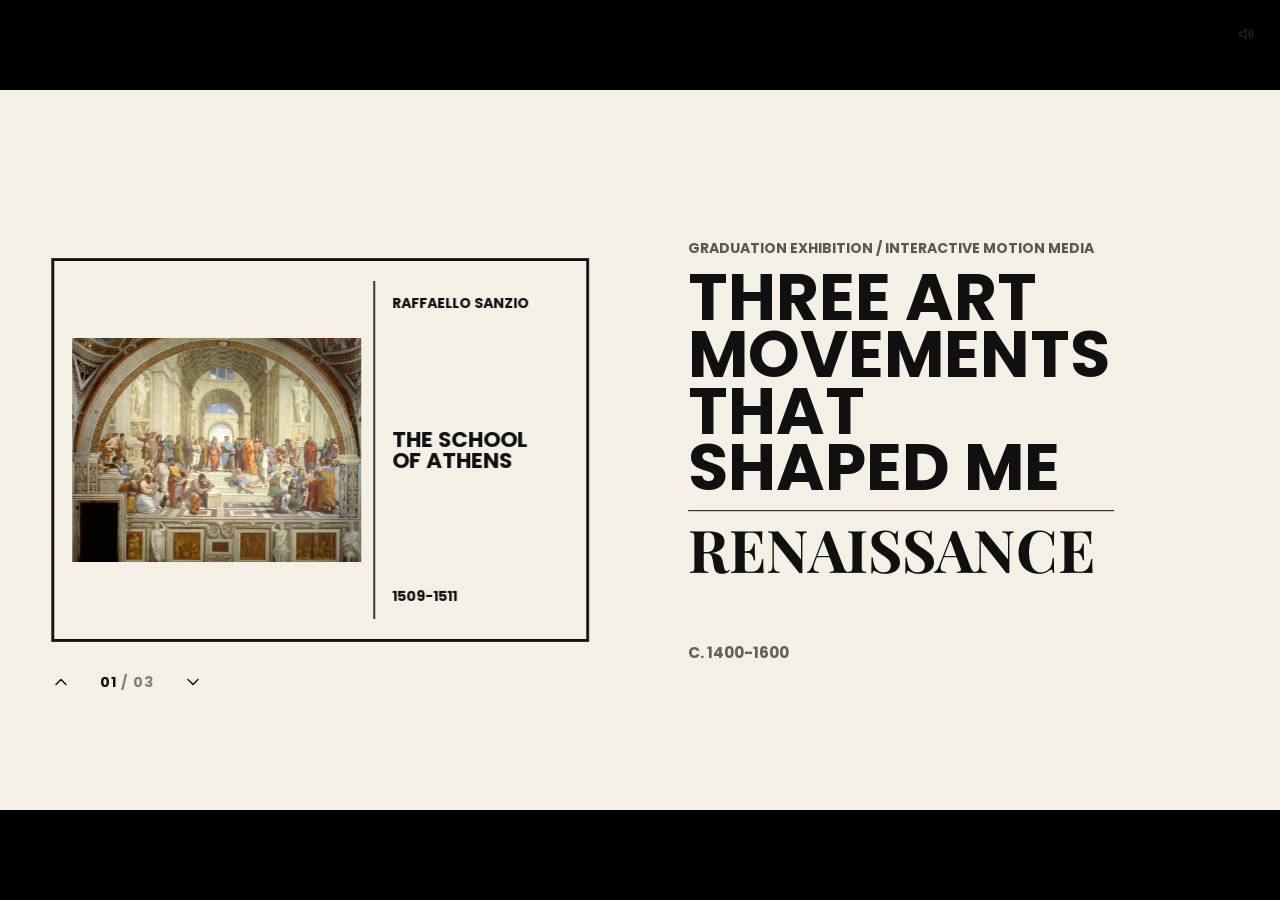
==== index.html @ 83861dba "Create DMD INTER: the hub plus interactions and galleries only The rotating-card hub from Three Art " ====
<!DOCTYPE html>
<html lang="en">
<head>
    <meta charset="UTF-8">
    <meta name="viewport" content="width=device-width, initial-scale=1.0">
    <title>DMD INTER</title>
    <link rel="stylesheet" href="style.css?v=tidy-3">
<script src="art-audio.js?v=4" defer></script></head>
<body class="view-hub">
    <div class="cinematic-stage" id="cinematicStage">
        <section class="hub-screen" id="hubScreen" aria-label="Interaction hub" data-movement="renaissance">
            <div class="hub-bg-tint" id="hubBgTint" aria-hidden="true"></div>
            <main class="clock-hub timeline-hub" aria-label="Circular timeline of art movement sites">
                <header class="hub-header">
                    <p>Graduation Exhibition / Interactive Motion Media</p>
                    <h1>Three Art Movements That Shaped Me</h1>
                </header>

                <section class="clock-stage timeline-clock" aria-label="Current art movement">
                    <div class="clock-readout feature-readout">
                        <span id="featureHour">01</span>
                        <strong id="featureTitle">RENAISSANCE</strong>
                        <small id="featureMeta">c. 1400-1600</small>
                    </div>
                </section>

                <section class="timeline-rail" aria-label="Scroll interaction cards">
                    <div class="timeline-track" id="timelineTrack">
                        <button class="timeline-card art-card renaissance-card active" type="button" data-hour="1" data-site="renaissance">
                            <span class="card-hour">01</span>
                            <strong>RENAISSANCE</strong>
                            <small>c. 1400-1600</small>
                            <span class="card-artwork">
                                <span>Raffaello Sanzio</span>
                                <em>The School of Athens</em>
                                <span>1509-1511</span>
                            </span>
                        </button>
                        <button class="timeline-card art-card surrealism-card" type="button" data-hour="2" data-site="impressionism">
                            <span class="card-hour">02</span>
                            <strong>SURREALISM</strong>
                            <small>1924-1966</small>
                            <span class="card-artwork">
                                <span>Rene Magritte</span>
                                <em>The Empire of Light</em>
                                <span>1956</span>
                            </span>
                        </button>
                        <button class="timeline-card art-card romanticism-card" type="button" data-hour="5" data-site="romanticism">
                            <span class="card-hour">05</span>
                            <strong>ROMANTICISM</strong>
                            <small>c. 1798-1850</small>
                            <span class="card-artwork">
                                <span>Caspar David<br>Friedrich</span>
                                <em>Wanderer above<br>the Sea of Fog</em>
                                <span>1818</span>
                            </span>
                        </button>
                    </div>
                </section>
            </main>
            <nav class="hub-pager" aria-label="Art movements">
                <button class="hub-pager-step" type="button" data-step="-1" aria-label="Previous movement"><svg viewBox="0 0 24 24" aria-hidden="true"><path d="M6 15l6-6 6 6"/></svg></button>
                <span class="hub-pager-count"><b id="hubPagerIndex">01</b> / <span id="hubPagerTotal">03</span></span>
                <button class="hub-pager-step" type="button" data-step="1" aria-label="Next movement"><svg viewBox="0 0 24 24" aria-hidden="true"><path d="M6 9l6 6 6-6"/></svg></button>
            </nav>
        </section>

        <div class="site-transition" id="siteTransition" aria-hidden="true">
            <div class="transition-ripple"></div>
        </div>

        <section class="interaction-screen" id="interactionScreen" aria-label="Art movement interaction">
            <button class="back-button" id="backToShelf" type="button" aria-label="메인으로" title="메인으로">
                <svg viewBox="0 0 24 24" aria-hidden="true"><path d="M4 10.6 12 4l8 6.6"/><path d="M6.2 9v10.5h4.3v-5.6h3v5.6h4.3V9"/></svg>
            </button>

            <div class="interaction-content impressionism-site">
                <header class="site-header">
                    <h1>SURREALISM</h1>
                </header>

                <main class="main-container surreal-room" aria-label="Surrealism room window">
                    <div class="dream-room-title mf-head mf-narrow"><span class="mf-eyebrow">초현실주의 / 01</span><h2 class="mf-title">낮과 밤이<br>공존하는 방.</h2></div>
                    <section class="music-player side-player" id="musicPlayer" aria-label="Music control">
                        <div class="now-playing">
                            <div>
                                <h2 class="track-title" id="trackTitle">Morning Music</h2>
                                <p class="track-info" id="trackInfo">Surrealism Study</p>
                            </div>
                            <button id="playPauseBtn" class="player-button" aria-label="Play">&#9654;</button>
                        </div>

                    <div class="progress-panel" aria-hidden="true">
                        <div class="time-row">
                            <span id="currentTime">0:00</span>
                            <span id="durationTime">0:00</span>
                        </div>
                        <div class="progress-track">
                            <div class="progress-fill" id="progressFill"></div>
                        </div>
                    </div>
                </section>

                <section class="player-shell">
                    <div class="album-art-container room-window" aria-label="Window view">
                        <div class="window-reveal">
                            <div class="scene" id="morningScene"></div>
                            <div class="scene" id="nightScene"></div>
                            <div class="scene" id="vincentMorningScene"></div>
                            <div class="scene" id="vincentNightScene"></div>
                        </div>
                        <div class="window-frame" aria-hidden="true">
                            <span class="muntin muntin-vertical"></span>
                            <span class="muntin muntin-horizontal"></span>
                        </div>
                        <div class="curtain curtain-left" aria-hidden="true"></div>
                        <div class="curtain curtain-right" aria-hidden="true"></div>
                        <div class="window-sill" aria-hidden="true"></div>
                        <div class="room-shadow" aria-hidden="true"></div>
                        <div class="album-overlay">
                            <span class="album-tag" id="albumTag">Morning</span>
                        </div>
                    </div>
                </section>
                <div class="room-furniture" aria-hidden="true">
                    <span class="wall-picture"></span>
                    <span class="floor-lamp"></span>
                    <span class="side-table"></span>
                </div>
            </main>
            <iframe class="surreal-finale-frame" title="초현실주의 — 빛의 제국" hidden></iframe>
        </div>

        <button class="pull-chain" id="pullChain" aria-label="Switch day and night">
            <span class="chain"></span>
            <span class="handle"></span>
        </button>

        <div class="interaction-content renaissance-site" aria-label="Renaissance interaction">
            <main class="renaissance-stage" aria-label="Renaissance perspective stage">
                <iframe class="renaissance-frame" data-src="renaissance-perspective.html?v=inter-1" title="르네상스 — 소실점 배치하기"></iframe>
            </main>
        </div>

        <div class="interaction-content romanticism-site" aria-label="Romanticism interaction">
            <main class="romanticism-stage" aria-label="Romanticism wanderer above the sea of fog">
                <iframe class="romanticism-frame" data-src="romanticism-experience.html?v=inter-1" title="낭만주의 — 안개 위의 방랑자"></iframe>
            </main>
        </div>
    </section>

    </div>

    <aside class="hand-tracker" id="handTracker" aria-label="Hand gesture controls">
        <button class="hand-tracker-toggle" id="handTrackerToggle" type="button" aria-pressed="false">
            <span class="hand-tracker-dot" aria-hidden="true"></span>
            <span id="handTrackerLabel">HAND</span>
        </button>
        <div class="hand-tracker-preview" id="handTrackerPreview" hidden>
            <video id="handTrackerVideo" playsinline muted aria-hidden="true"></video>
            <canvas id="handTrackerCanvas" aria-hidden="true"></canvas>
            <p class="hand-tracker-status" id="handTrackerStatus" role="status">CAMERA READY</p>
        </div>
    </aside>
    <div class="hand-cursor" id="handCursor" aria-hidden="true"></div>

    <script src="script.js?v=caption-4"></script>
    <link rel="preconnect" href="https://fonts.googleapis.com">
    <link href="https://fonts.googleapis.com/css2?family=Nanum+Myeongjo:wght@400;700&display=swap" rel="stylesheet">
    <link rel="stylesheet" href="surreal-memory.css?v=tidy-1">
    <link rel="stylesheet" href="movement-frame.css?v=1">
    <script src="surreal-memory.js?v=frame-1" defer></script>
    <script type="module" src="hand-tracking.js?v=hand-ux-state-1"></script>
    <script>
        // Opened by double-clicking index.html: the browser blocks the movement pages' module scripts,
        // so the paintings can't be entered. Say so instead of failing silently.
        if (location.protocol === 'file:') {
            const notice = document.createElement('p');
            notice.setAttribute('role', 'alert');
            notice.textContent = '파일로 열면 작품 속으로 들어갈 수 없습니다. 폴더의 start.cmd를 더블클릭해 실행하세요.';
            notice.style.cssText = 'position:fixed;left:50%;bottom:24px;transform:translateX(-50%);z-index:9999;margin:0;padding:12px 20px;background:#b3261e;color:#fff;font:15px/1.4 sans-serif;border-radius:6px;max-width:calc(100% - 32px)';
            document.body.append(notice);
        }
    </script>
</body>
</html>
---- style.css ----
﻿@import url('https://fonts.googleapis.com/css2?family=Playfair+Display:wght@700&family=Poppins:wght@300;400;600;700&display=swap');

* {
    box-sizing: border-box;
}

:root {
    --stage-width: min(100vw, calc(100svh * 1.77778));
    --stage-height: min(100svh, calc(100vw * 0.5625));
    --player-size: clamp(340px, min(720px, calc(78svh - 150px), calc(100vw - 160px)), 720px);
    --interaction-scale: 1;
    --hub-title-size: clamp(1.9rem, min(3.8vw, 5.6svh), 3.6rem);
    --hub-clock-size: min(420px, 44svh, 42vw);
}

html,
body {
    margin: 0;
    height: 100%;
    min-height: 100vh;
    min-height: 100svh;
    font-family: 'Poppins', sans-serif;
    color: #111;
    background: #000;
    overflow: hidden;
    transition: background 900ms ease;
    display: grid;
    place-items: center;
}

.cinematic-stage {
    position: relative;
    width: var(--stage-width);
    height: var(--stage-height);
    container-type: size;
    overflow: hidden;
    outline: 500vw solid #000;
    z-index: 100;
    background: #000;
}

.hub-screen,
.interaction-screen {
    position: absolute;
    inset: 0;
    width: 100%;
    height: 100%;
    min-height: 0;
    overflow: hidden;
    background-color: #fff;
    display: flex;
    flex-direction: column;
    justify-content: center;
    gap: clamp(22px, 4vh, 42px);
    padding: 0;
    transition: background-color 1.2s cubic-bezier(0.22, 1, 0.36, 1);
}

body.view-interaction .hub-screen {
    display: none;
}

body.artwork-opening.view-interaction .hub-screen {
    display: flex;
}

.hub-header {
    width: min(430px, 34vw);
    margin: 0 clamp(34px, 5vw, 86px) 0 auto;
    display: flex;
    flex-direction: column;
    align-items: flex-start;
    text-align: left;
    padding: 0;
    position: relative;
    z-index: 3;
    grid-column: 2;
    grid-row: 1;
    transform: none;
}

.hub-header p {
    margin: 0 0 10px;
    color: rgba(17, 17, 17, 0.5);
    font-size: clamp(0.7rem, min(0.85vw, 1.45svh), 0.82rem);
    font-weight: 700;
    text-transform: uppercase;
}

.hub-header h1 {
    width: 100%;
    margin: 0;
    font-family: 'Playfair Display', serif;
    font-size: clamp(1.65rem, min(2.5vw, 4svh), 2.75rem);
    line-height: 1.06;
    letter-spacing: 0;
    text-shadow: none;
    word-break: keep-all;
}

.clock-hub {
    position: relative;
    width: min(100%, 1120px);
    margin: 0 auto;
    display: grid;
    grid-template-columns: minmax(0, 1fr) minmax(320px, 430px);
    grid-template-rows: auto auto;
    align-content: center;
    align-items: start;
    gap: clamp(12px, 2vh, 22px);
    min-height: clamp(560px, calc(100svh - 68px), 1040px);
    padding-inline: 18px;
}

.clock-stage {
    position: relative;
    width: min(430px, 34vw);
    height: auto;
    min-width: 0;
    min-height: 0;
    max-width: none;
    max-height: none;
    aspect-ratio: auto;
    display: grid;
    place-items: start;
    z-index: 3;
    grid-column: 2;
    grid-row: 2;
    margin: 0 clamp(34px, 5vw, 86px) 0 auto;
    transform: none;
}

.clock-face {
    position: absolute;
    left: 50%;
    top: 50%;
    width: var(--hub-clock-size);
    height: var(--hub-clock-size);
    aspect-ratio: 1 / 1;
    border: 1px solid rgba(17, 17, 17, 0.12);
    border-radius: 50%;
    transform: translate(-50%, -50%);
    pointer-events: none;
}

.clock-face::before,
.clock-face::after {
    content: "";
    position: absolute;
    inset: 16%;
    border: 1px solid rgba(17, 17, 17, 0.08);
    border-radius: 50%;
}

.clock-face::after {
    inset: 32%;
}

.clock-hand {
    position: absolute;
    left: 50%;
    bottom: 50%;
    width: 3px;
    transform-origin: bottom center;
    background: rgba(17, 17, 17, 0.72);
    border-radius: 999px;
}

.hour-hand {
    height: 40%;
    transform: translateX(-50%) rotate(30deg);
}

.minute-hand {
    height: 54%;
    transform: translateX(-50%) rotate(0deg);
}

.clock-pin {
    position: absolute;
    left: 50%;
    top: 50%;
    width: 16px;
    height: 16px;
    border-radius: 50%;
    background: #111;
    transform: translate(-50%, -50%);
}

.clock-readout {
    position: relative;
    width: 100%;
    min-height: 0;
    height: auto;
    aspect-ratio: auto;
    display: flex;
    flex-direction: column;
    justify-content: flex-start;
    gap: 8px;
    padding: clamp(18px, 2.4vw, 26px) 0 0;
    border-radius: 0;
    text-align: left;
    color: #111;
    border-top: 1px solid rgba(17, 17, 17, 0.16);
    background: transparent;
    box-shadow: none;
}

.clock-readout span {
    display: none;
    font-size: 0.95rem;
    font-weight: 700;
}

.clock-readout strong {
    font-family: 'Playfair Display', serif;
    font-size: clamp(2.85rem, min(5.4vw, 7.4svh), 5.65rem);
    line-height: 0.84;
    transform: none;
    overflow-wrap: normal;
    word-break: keep-all;
    letter-spacing: 0;
}

.clock-readout small {
    color: rgba(17, 17, 17, 0.54);
    font-size: clamp(0.82rem, min(1.1vw, 1.7svh), 1.02rem);
    font-weight: 700;
    text-transform: uppercase;
    margin-top: 10px;
}

.timeline-rail {
    position: absolute;
    inset: 0;
    width: 100%;
    height: 100%;
    overflow: visible;
    padding: 0;
    scrollbar-width: none;
    cursor: grab;
    touch-action: none;
    perspective: 1300px;
    z-index: 1;
}

.timeline-rail.dragging {
    cursor: grabbing;
}

.timeline-rail::-webkit-scrollbar {
    display: none;
}

.timeline-track {
    position: relative;
    width: 100%;
    height: 100%;
    min-width: 0;
    display: block;
    padding: 0;
    transform-style: preserve-3d;
    isolation: isolate;
}

.timeline-track::before {
    content: "";
    position: absolute;
    left: -10%;
    right: -10%;
    top: -6%;
    bottom: -8%;
    border: 1px solid rgba(17, 17, 17, 0.1);
    border-radius: 50%;
    transform: rotateX(10deg);
    pointer-events: none;
}

.timeline-track::after {
    content: "";
    position: absolute;
    left: -4%;
    right: -4%;
    top: 6%;
    bottom: 6%;
    border-radius: 50%;
    background: radial-gradient(circle, rgba(17, 17, 17, 0.065), transparent 62%);
    filter: blur(18px);
    opacity: 0.65;
    pointer-events: none;
}

.timeline-card {
    --card-scale: 0.86;
    --card-x: 0px;
    --card-y: 0px;
    --card-rotate: 0deg;
    --card-gray: 0.46;
    --card-saturation: 0.74;
    --card-opacity: 1;
    --feature-color: #ff7a59;
    position: absolute;
    left: 50%;
    top: 50%;
    width: clamp(420px, 42vw, min(680px, 76svh));
    height: clamp(330px, 32vw, min(510px, 58svh));
    padding: clamp(20px, 2.2vw, 28px);
    border: 0;
    border-radius: 15px;
    color: #fff;
    background: var(--feature-color);
    box-shadow: 0 26px 70px rgba(17, 17, 17, 0.18);
    opacity: var(--card-opacity);
    filter: grayscale(var(--card-gray)) saturate(var(--card-saturation));
    transform: translate(-50%, -50%) translate3d(var(--card-x), var(--card-y), 0) rotate(var(--card-rotate)) scale(var(--card-scale));
    transform-origin: center;
    cursor: pointer;
    text-align: left;
    overflow: hidden;
    transition: box-shadow 280ms ease;
}

.timeline-card:nth-child(1) { --feature-color: #ff4d5a; }
.timeline-card:nth-child(2) { --feature-color: #ff7a38; }
.timeline-card:nth-child(3) { --feature-color: #ffcf3f; }
.timeline-card:nth-child(4) { --feature-color: #d7f75b; }
.timeline-card:nth-child(5) { --feature-color: #70e25d; }
.timeline-card:nth-child(6) { --feature-color: #42e6a4; }
.timeline-card:nth-child(7) { --feature-color: #41d9f2; }
.timeline-card:nth-child(8) { --feature-color: #4f8df7; }
.timeline-card:nth-child(9) { --feature-color: #7357ff; }
.timeline-card:nth-child(10) { --feature-color: #a954ff; }
.timeline-card:nth-child(11) { --feature-color: #e65bca; }
.timeline-card:nth-child(12) { --feature-color: #ff5f8f; }

.timeline-card.active {
    box-shadow: 0 36px 90px rgba(17, 17, 17, 0.24);
}

.card-hour {
    min-width: 42px;
    min-height: 30px;
    display: inline-grid;
    place-items: center;
    border: 1px solid rgba(255, 255, 255, 0.3);
    border-radius: 999px;
    background: rgba(0, 0, 0, 0.14);
    font-size: 0.95rem;
    font-weight: 700;
}

.timeline-card strong {
    position: absolute;
    left: clamp(18px, 2vw, 24px);
    right: clamp(26px, 3vw, 36px);
    bottom: clamp(64px, 6.5vw, 78px);
    display: block;
    max-width: calc(100% - clamp(44px, 5vw, 60px));
    font-size: clamp(0.66rem, 0.92vw, 0.92rem);
    line-height: 1.04;
    letter-spacing: 0;
    white-space: normal;
    overflow-wrap: normal;
    word-break: keep-all;
    hyphens: none;
    text-wrap: balance;
}

.timeline-card small {
    position: absolute;
    left: clamp(18px, 2vw, 24px);
    right: clamp(26px, 3vw, 36px);
    bottom: clamp(22px, 2.4vw, 30px);
    color: rgba(255, 255, 255, 0.76);
    font-size: clamp(0.58rem, 0.72vw, 0.68rem);
    line-height: 1.25;
    font-weight: 700;
    text-transform: uppercase;
    overflow-wrap: anywhere;
}

.timeline-card.art-card {
    background: transparent;
    background-position: center;
    background-size: cover;
    isolation: isolate;
}

.timeline-card.art-card::before {
    content: "";
    position: absolute;
    left: 0;
    top: 0;
    bottom: 0;
    width: 84%;
    z-index: -1;
    background: transparent var(--art-image) center / contain no-repeat;
}

.timeline-card.surrealism-card,
.timeline-card.renaissance-card,
.timeline-card.romanticism-card {
    --art-image: url('morning.png');
    --artwork-left: 60%;
    color: #201915;
    background: transparent;
    box-shadow: none;
    filter: saturate(1.02) contrast(1);
}


.timeline-card.renaissance-card {
    --art-image: url('아테네 학당.jpg');
    --artwork-left: 89%;
}

.timeline-card.romanticism-card {
    --art-image: url('낭만주의.png');
}

.timeline-card.surrealism-card,
.timeline-card.romanticism-card {
    background-image: var(--art-image) !important;
    background-size: var(--art-bg-size, auto 85%) !important;
    background-position: left center !important;
    background-repeat: no-repeat !important;
}

.timeline-card.surrealism-card::before,
.timeline-card.romanticism-card::before {
    display: none !important;
}


.timeline-card.surrealism-card .card-hour,
.timeline-card.renaissance-card .card-hour,
.timeline-card.romanticism-card .card-hour {
    display: none;
}

.timeline-card.surrealism-card strong,
.timeline-card.renaissance-card strong,
.timeline-card.romanticism-card strong {
    display: none;
}

.timeline-card.surrealism-card small,
.timeline-card.renaissance-card small,
.timeline-card.romanticism-card small {
    display: none;
}

.card-artwork {
    position: absolute;
    left: var(--artwork-left, 88%);
    right: clamp(8px, 1vw, 14px);
    top: 50%;
    z-index: 1;
    width: auto;
    transform: translateY(-50%);
    color: rgba(25, 20, 16, 0.86);
    font-size: clamp(0.72rem, 0.92vw, 1.02rem);
    line-height: 1.32;
    font-weight: 700;
    text-align: left;
    text-shadow: none;
}

.card-artwork span,
.card-artwork em {
    display: block;
}

.card-artwork span:first-child {
    margin-bottom: 8px;
}

.card-artwork span:last-child {
    margin-top: 8px;
}

.card-artwork em {
    margin: 0;
    color: #5b2f24;
    font-family: 'Playfair Display', Georgia, serif;
    font-size: 1.32em;
    font-style: italic;
    line-height: 1.08;
}

body.artwork-opening .hub-screen {
    pointer-events: none;
}

body.artwork-opening .hub-header,
body.artwork-opening .clock-stage,
body.artwork-opening .timeline-track::before,
body.artwork-opening .timeline-track::after {
    opacity: 0;
    transition: opacity 820ms cubic-bezier(0.22, 0.8, 0.22, 1);
}

body.artwork-opening .timeline-card {
    opacity: 0 !important;
    visibility: hidden !important;
    transition: none !important;
}

body.artwork-opening .timeline-card.transition-source {
    opacity: 0 !important;
    transition: none !important;
    visibility: hidden !important;
}

body.artwork-opening.view-interaction .interaction-screen {
    opacity: 1;
    transform: none;
    filter: none;
    transition: none;
}

body.artwork-opening.view-interaction .interaction-content {
    opacity: 0;
    transform: scale(0.965);
    filter: blur(14px) saturate(0.86);
    transition:
        opacity 820ms cubic-bezier(0.18, 0.86, 0.25, 1),
        transform 820ms cubic-bezier(0.18, 0.86, 0.25, 1),
        filter 820ms cubic-bezier(0.18, 0.86, 0.25, 1);
}

body.artwork-opening.view-interaction.site-revealing .interaction-content {
    opacity: 1;
    transform: scale(1);
    filter: blur(0) saturate(1);
}

body.artwork-opening.artwork-arrived.view-interaction .interaction-screen {
    opacity: 1;
}

body.artwork-opening.view-interaction:not(.site-revealing) .back-button,
body.artwork-opening.view-interaction:not(.site-revealing) .pull-chain {
    opacity: 0 !important;
    pointer-events: none;
}

body.artwork-opening.artwork-arrived.view-impressionism .player-shell,
body.artwork-opening.artwork-arrived.view-impressionism .side-player,
body.artwork-opening.artwork-arrived.view-impressionism .site-header {
    animation: surrealRoomReveal 920ms cubic-bezier(0.18, 0.86, 0.25, 1) both;
}


body.artwork-opening.artwork-arrived.view-romanticism .romanticism-frame {
    animation: stormReveal 1050ms cubic-bezier(0.2, 0.72, 0.22, 1) both;
}

body.artwork-opening.artwork-arrived.view-renaissance .renaissance-frame {
    animation: perspectiveReveal 950ms cubic-bezier(0.18, 0.86, 0.25, 1) both;
}


@keyframes surrealRoomReveal {
    0% { opacity: 0; transform: translateY(18px) scale(0.985); filter: blur(12px) saturate(0.82); }
    100% { opacity: 1; transform: translateY(0) scale(1); filter: blur(0) saturate(1); }
}

@keyframes impressionistLightReveal {
    0% { opacity: 0; filter: blur(18px) brightness(1.22) saturate(0.78); transform: scale(1.012); }
    100% { opacity: 1; filter: blur(0) brightness(1) saturate(1); transform: scale(1); }
}

@keyframes stormReveal {
    0% { opacity: 0; filter: brightness(0.45) contrast(1.35) blur(10px); transform: scale(1.035); }
    55% { opacity: 1; filter: brightness(1.35) contrast(1.15) blur(2px); }
    100% { opacity: 1; filter: brightness(1) contrast(1) blur(0); transform: scale(1); }
}

@keyframes perspectiveReveal {
    0% { opacity: 0; transform: perspective(900px) translateZ(-80px) scale(0.96); filter: blur(10px); }
    100% { opacity: 1; transform: perspective(900px) translateZ(0) scale(1); filter: blur(0); }
}

@keyframes opticalReveal {
    0% { opacity: 0; filter: hue-rotate(18deg) blur(16px) saturate(1.4); transform: scale(1.018); }
    100% { opacity: 1; filter: hue-rotate(0deg) blur(0) saturate(1); transform: scale(1); }
}

.artwork-transition-backdrop {
    position: fixed;
    left: 0;
    top: 50%;
    width: var(--stage-width);
    height: var(--stage-height);
    transform: translateY(-50%);
    z-index: 2147483644;
    pointer-events: none;
    opacity: 0;
    background: transparent;
    backdrop-filter: blur(0px);
    -webkit-backdrop-filter: blur(0px);
    transition:
        opacity 720ms cubic-bezier(0.22, 0.8, 0.22, 1),
        backdrop-filter 480ms ease,
        -webkit-backdrop-filter 480ms ease;
}

.artwork-transition-backdrop.visible {
    opacity: 0;
    backdrop-filter: blur(0px);
    -webkit-backdrop-filter: blur(0px);
}

.artwork-transition-backdrop.leaving {
    opacity: 0;
    backdrop-filter: blur(0px);
    -webkit-backdrop-filter: blur(0px);
    transition-duration: 420ms;
}

.artwork-transition-backdrop.revealing-site {
    opacity: 0;
    transition-duration: 700ms;
}

.artwork-transition-clone {
    position: fixed;
    z-index: 2147483645;
    pointer-events: none;
    background-color: transparent;
    background-position: center;
    background-repeat: no-repeat;
    background-size: contain;
    transform-origin: 50% 50%;
    border-radius: 0;
    opacity: 1;
    filter: none;
    will-change: left, top, width, height, transform, opacity;
    transition: none;
}

img.artwork-transition-clone {
    display: block;
    object-fit: contain;
}

img.artwork-transition-clone.cover-target {
    object-fit: cover;
}

.artwork-transition-clone.moving {
    transition: none;
}

.artwork-transition-clone.leaving {
    opacity: 0;
    transition-delay: 0ms;
    transition:
        opacity 420ms cubic-bezier(0.4, 0, 0.2, 1);
}


.site-transition {
    position: absolute;
    inset: 0;
    width: 100%;
    height: 100%;
    z-index: 5000;
    display: block;
    overflow: hidden;
    opacity: 0;
    visibility: hidden;
    pointer-events: none;
    --transition-color: #8f7b5d;
    --transition-color-deep: #17130e;
    background: #000;
    backdrop-filter: blur(0);
    -webkit-backdrop-filter: blur(0);
    transition:
        opacity 400ms cubic-bezier(0.25, 0.46, 0.45, 0.94),
        visibility 0s linear 400ms;
}

.site-transition.show {
    opacity: 1;
    visibility: visible;
    backdrop-filter: blur(10px);
    -webkit-backdrop-filter: blur(10px);
    transition:
        opacity 400ms cubic-bezier(0.25, 0.46, 0.45, 0.94),
        visibility 0s;
}

.site-transition.leaving {
    opacity: 0;
    visibility: hidden;
    backdrop-filter: blur(0);
    -webkit-backdrop-filter: blur(0);
    transition:
        opacity 820ms cubic-bezier(0.16, 0.72, 0.24, 1),
        visibility 0s linear 800ms,
        backdrop-filter 800ms ease,
        -webkit-backdrop-filter 800ms ease;
}

.transition-ripple {
    position: absolute;
    left: 50%;
    top: 50%;
    width: 34cqw;
    aspect-ratio: 1;
    border: 1px solid rgba(255, 255, 255, 0.48);
    border-radius: 50%;
    opacity: 0;
    transform: translate(-50%, -50%) scale(0.12);
    box-shadow:
        0 0 0 2cqw rgba(255, 255, 255, 0.06),
        0 0 8cqw rgba(255, 255, 255, 0.16);
}

.site-transition.show .transition-ripple {
    animation: sitePortalOpen 620ms cubic-bezier(0.16, 0.76, 0.28, 1) both;
}

.site-transition.show.leaving .transition-ripple {
    opacity: 0;
    transform: translate(-50%, -50%) scale(4.2);
    transition: opacity 520ms ease, transform 820ms cubic-bezier(0.16, 0.72, 0.24, 1);
}

@keyframes sitePortalOpen {
    0% { opacity: 0; transform: translate(-50%, -50%) scale(0.12); }
    38% { opacity: 0.72; }
    100% { opacity: 0.22; transform: translate(-50%, -50%) scale(3.2); }
}

.interaction-screen {
    display: none;
    flex-direction: column;
    align-items: center;
    justify-content: center;
    padding: 24px 28px;
    overflow: hidden;
}

body.view-interaction .interaction-screen {
    display: flex;
}

.interaction-screen {
    background:
        linear-gradient(135deg, rgba(176, 224, 230, 0.96), rgba(246, 220, 190, 0.9) 48%, rgba(117, 164, 166, 0.92)),
        repeating-linear-gradient(115deg, rgba(255, 255, 255, 0.12) 0 1px, transparent 1px 28px);
}

body.view-interaction.night-background .interaction-screen {
    background:
        linear-gradient(135deg, #071021, #20304f 46%, #695e8f 100%),
        repeating-linear-gradient(115deg, rgba(255, 255, 255, 0.08) 0 1px, transparent 1px 26px);
}

.interaction-content {
    width: min(100%, 840px);
    display: none;
    flex-direction: column;
    align-items: center;
    justify-content: center;
    gap: clamp(16px, 3vh, 28px);
    transform: scale(var(--interaction-scale));
    transform-origin: center;
}

.impressionism-site {
    margin: auto;
}

body.view-impressionism .interaction-screen {
    background: #000;
    padding: 0;
}

body.view-impressionism.night-background .interaction-screen {
    background: #000;
}

body.view-impressionism .impressionism-site {
    display: flex;
}

body.view-impressionism .impressionism-site {
    position: absolute;
    inset: 0;
    width: 100%;
    height: 100%;
    max-width: none;
    gap: 0;
    transform: none;
}






body.view-renaissance .renaissance-site {
    display: flex;
    position: absolute;
    inset: 0;
    width: 100%;
    height: 100%;
    max-width: none;
    gap: 0;
    transform: none;
}

body.view-renaissance .interaction-screen {
    background: #0a0806;
    padding: 0;
}

body.view-renaissance .pull-chain {
    display: none;
}

.romanticism-site {
    position: absolute;
    inset: 0;
    width: 100%;
    height: 100%;
    max-width: none;
    gap: 0;
    transform: none;
}

body.view-romanticism .romanticism-site {
    display: flex;
}

body.view-romanticism .interaction-screen {
    background: #02050a;
    padding: 0;
}

body.view-romanticism .pull-chain {
    display: none;
}

.romanticism-stage {
    position: absolute;
    inset: 0;
    width: 100%;
    height: 100%;
    min-height: 0;
}

.romanticism-frame {
    position: absolute;
    inset: 0;
    display: block;
    width: 100%;
    height: 100%;
    border: 0;
    background: #02050a;
}







.renaissance-stage {
    position: absolute;
    inset: 0;
    width: 100%;
    height: 100%;
    min-height: 0;
}

.renaissance-frame {
    position: absolute;
    inset: 0;
    display: block;
    width: 100%;
    height: 100%;
    border: 0;
    background: #0a0806;
}

/* The Renaissance card now introduces the scattered philosopher study; keep
   the complete School of Athens image out of the composition. */
.timeline-card.renaissance-card {
    --art-image: none;
    background-image: none !important;
    background-color: var(--poster-paper, #eee8db) !important;
}





.back-button {
    position: absolute;
    top: clamp(16px, 2vw, 24px);
    left: clamp(16px, 2vw, 24px);
    z-index: 30;
    width: 40px;
    height: 40px;
    min-height: 40px;
    padding: 0;
    display: inline-grid;
    place-items: center;
    border: 1px solid rgba(255, 255, 255, 0.24);
    border-radius: 10px;
    color: rgba(255, 255, 255, 0.9);
    background: rgba(8, 12, 18, 0.34);
    box-shadow: 0 12px 34px rgba(0, 0, 0, 0.2);
    backdrop-filter: blur(18px);
    -webkit-backdrop-filter: blur(18px);
    cursor: pointer;
    transition: transform 180ms ease, background 180ms ease, border-color 180ms ease;
}

/* The same house as the pages' own Home square (home-button.css). */
.back-button svg {
    width: 18px;
    height: 18px;
    fill: none;
    stroke: currentColor;
    stroke-width: 1.7;
    stroke-linecap: round;
    stroke-linejoin: round;
}

.back-button:hover {
    transform: translateY(-1px);
    border-color: rgba(255, 255, 255, 0.42);
    background: rgba(8, 12, 18, 0.48);
}

body.view-impressionism .back-button {
    color: rgba(55, 36, 24, 0.9);
    border-color: rgba(88, 56, 34, 0.22);
    background: rgba(255, 232, 199, 0.58);
    box-shadow: 0 14px 34px rgba(48, 30, 20, 0.18);
}

body.view-impressionism.night-background .back-button,
body.view-impressionism.showing-surreal-film .back-button,
body.view-romanticism .back-button {
    color: rgba(245, 248, 255, 0.92);
    border-color: rgba(255, 255, 255, 0.2);
    background: rgba(5, 9, 18, 0.42);
}


body.view-renaissance .back-button {
    color: rgba(249, 226, 180, 0.94);
    border-color: rgba(249, 226, 180, 0.24);
    background: rgba(44, 27, 13, 0.38);
}

.site-header {
    position: relative;
    z-index: 4;
    width: min(100%, 920px);
    min-height: clamp(64px, 8vw, 96px);
    padding: clamp(28px, 4vw, 54px) clamp(56px, 7vw, 92px) 0;
    text-align: center;
    color: #15222d;
    text-shadow: 0 1px 0 rgba(255, 255, 255, 0.25);
    transition: color 300ms ease;
}

body.view-interaction.night-background .site-header {
    color: #f8fafc;
    text-shadow: 0 8px 28px rgba(0, 0, 0, 0.35);
}

.site-header h1 {
    margin: 0;
    font-family: 'Playfair Display', serif;
    font-size: clamp(2.35rem, 5.4vw, 5.1rem);
    line-height: 0.92;
    font-weight: 700;
    letter-spacing: 0;
    filter: drop-shadow(0 18px 30px rgba(16, 32, 51, 0.18));
    transform: none;
}

.main-container {
    display: grid;
    grid-template-columns: clamp(52px, 5vw, 62px) minmax(0, var(--player-size)) clamp(52px, 5vw, 62px);
    align-items: center;
    justify-content: center;
    gap: 22px;
    width: min(100%, 840px);
    margin-top: 0;
}

.player-shell {
    justify-self: center;
    width: min(100%, var(--player-size));
    padding: clamp(18px, 2.4vw, 30px);
    border: 1px solid rgba(255, 237, 206, 0.22);
    border-radius: 8px;
    background:
        linear-gradient(90deg, rgba(74, 52, 39, 0.64), rgba(157, 128, 101, 0.38), rgba(49, 34, 31, 0.62)),
        repeating-linear-gradient(90deg, rgba(255, 255, 255, 0.04) 0 1px, transparent 1px 32px);
    box-shadow:
        0 40px 120px rgba(0, 0, 0, 0.36),
        inset 0 0 90px rgba(40, 20, 12, 0.24);
    backdrop-filter: blur(24px);
    -webkit-backdrop-filter: blur(24px);
}

.album-art-container {
    position: relative;
    width: 100%;
    aspect-ratio: 1 / 1;
    overflow: visible;
    border-radius: 0;
    background: transparent;
    box-shadow: none;
}

.scene {
    position: absolute;
    inset: 0;
    background-size: cover;
    background-position: center;
    opacity: 0;
    transition: opacity 520ms ease;
}

.surreal-room {
    width: min(100%, 980px);
}

body.view-impressionism .site-header,
body.view-impressionism .side-player,
body.view-impressionism .room-furniture,
body.view-impressionism .window-frame,
body.view-impressionism .curtain,
body.view-impressionism .window-sill,
body.view-impressionism .room-shadow,
body.view-impressionism .album-overlay {
    display: none !important;
}

body.view-impressionism .interaction-screen {
    background: #000;
}

body.view-impressionism .surreal-room,
body.view-impressionism .player-shell,
body.view-impressionism .album-art-container {
    position: absolute;
    inset: 0;
    width: 100%;
    height: 100%;
    max-width: none;
    padding: 0;
    margin: 0;
    border: 0;
    border-radius: 0;
    background: transparent;
    box-shadow: none;
    backdrop-filter: none;
    -webkit-backdrop-filter: none;
    transform: none;
}

body.view-impressionism .window-reveal {
    position: absolute;
    inset: 0;
    width: 100%;
    height: 100%;
    padding: 0;
    margin: 0;
    border: 0;
    border-radius: 0;
    background: #000;
    box-shadow: none;
    overflow: hidden;
    transform: none;
}

body.view-impressionism .window-reveal .scene {
    position: absolute;
    inset: 0;
    width: 100%;
    height: 100%;
    border-radius: 0;
    transform: none;
    background-size: 100% 100%;
    background-repeat: no-repeat;
    background-position: center;
    filter: none;
}

.room-window {
    aspect-ratio: 1.2 / 1;
    min-height: 0;
}

.window-reveal {
    position: absolute;
    inset: 7% 10% 15%;
    overflow: hidden;
    border-radius: 4px;
    background: #10151c;
    box-shadow:
        0 26px 70px rgba(0, 0, 0, 0.5),
        inset 0 0 0 3px rgba(52, 31, 22, 0.82),
        inset 0 0 0 14px rgba(148, 103, 67, 0.68);
}

.window-reveal .scene {
    inset: 14px;
    border-radius: 2px;
    transform: scale(1.04);
    filter: saturate(0.96) contrast(1.02);
}

body.view-impressionism.night-background .window-reveal .scene {
    filter: saturate(0.9) contrast(1.08) brightness(0.84);
}

.window-frame {
    position: absolute;
    inset: 5.5% 8.5% 13.5%;
    border: clamp(12px, 1.8vw, 22px) solid #5d3826;
    border-radius: 5px;
    box-shadow:
        inset 0 0 0 2px rgba(255, 222, 166, 0.18),
        0 16px 26px rgba(0, 0, 0, 0.26);
    pointer-events: none;
}

.window-frame::before,
.window-frame::after {
    content: "";
    position: absolute;
    inset: -18px;
    border: 1px solid rgba(255, 235, 192, 0.12);
    pointer-events: none;
}

.muntin {
    position: absolute;
    display: block;
    background: linear-gradient(90deg, #3a2117, #8d5a35, #3f2418);
    box-shadow: 0 0 18px rgba(0, 0, 0, 0.28);
}

.muntin-vertical {
    left: 50%;
    top: 0;
    width: clamp(10px, 1.2vw, 16px);
    height: 100%;
    transform: translateX(-50%);
}

.muntin-horizontal {
    left: 0;
    top: 50%;
    width: 100%;
    height: clamp(10px, 1.2vw, 16px);
    transform: translateY(-50%);
}

.curtain {
    position: absolute;
    top: 0;
    bottom: 7%;
    width: 19%;
    background:
        repeating-linear-gradient(90deg, rgba(255, 255, 255, 0.08) 0 10px, transparent 10px 24px),
        linear-gradient(90deg, #5e2632, #9b4b4d 46%, #3b1b29);
    opacity: 0.92;
    filter: drop-shadow(0 18px 22px rgba(0, 0, 0, 0.28));
    pointer-events: none;
}

.curtain-left {
    left: 0;
    clip-path: polygon(0 0, 100% 0, 72% 100%, 10% 100%);
}

.curtain-right {
    right: 0;
    clip-path: polygon(0 0, 100% 0, 90% 100%, 28% 100%);
}

body.view-impressionism.night-background .curtain {
    background:
        repeating-linear-gradient(90deg, rgba(255, 255, 255, 0.05) 0 10px, transparent 10px 24px),
        linear-gradient(90deg, #16152b, #3c2b58 46%, #111421);
}

.window-sill {
    position: absolute;
    left: 5%;
    right: 5%;
    bottom: 5%;
    height: 10%;
    border-radius: 4px;
    background: linear-gradient(180deg, #c39b72, #66412b 55%, #2b1912);
    box-shadow: 0 22px 42px rgba(0, 0, 0, 0.34);
}

.room-shadow {
    position: absolute;
    inset: 0;
    background:
        linear-gradient(115deg, rgba(255, 222, 150, 0.12), transparent 42%),
        radial-gradient(circle at 50% 54%, transparent 40%, rgba(15, 7, 4, 0.34) 100%);
    pointer-events: none;
}

#morningScene { background-image: url('초현실1.png'); }
#nightScene { background-image: url('초현실2.png'); }
#vincentMorningScene { background-image: url('초현실1.png'); }
#vincentNightScene { background-image: url('초현실2.png'); }

.album-overlay {
    position: absolute;
    left: 18px;
    bottom: 18px;
    display: inline-flex;
    align-items: center;
    padding: 9px 12px;
    border-radius: 999px;
    color: #fff;
    background: rgba(5, 13, 23, 0.46);
    border: 1px solid rgba(255, 255, 255, 0.18);
    backdrop-filter: blur(16px);
    -webkit-backdrop-filter: blur(16px);
}

.album-tag {
    font-size: 0.95rem;
    font-weight: 700;
    text-transform: uppercase;
    letter-spacing: 0;
}

.music-player {
    margin-top: 10px;
    padding: 14px 16px;
    border-radius: 8px;
    background: rgba(43, 27, 20, 0.72);
    color: #15222d;
    box-shadow:
        inset 0 1px 0 rgba(255, 255, 255, 0.16),
        0 16px 36px rgba(0, 0, 0, 0.22);
    color: #f7e5cd;
}

body.view-interaction.night-background .music-player {
    background: rgba(8, 10, 20, 0.78);
    color: #f8fafc;
}

.now-playing {
    display: grid;
    grid-template-columns: minmax(0, 1fr) 54px;
    align-items: center;
    gap: 12px;
}

.track-title {
    margin: 0;
    font-size: clamp(1.18rem, 2.2vw, 1.55rem);
    line-height: 1.1;
}

.track-info {
    margin: 4px 0 0;
    color: rgba(247, 229, 205, 0.62);
    font-size: 0.95rem;
    line-height: 1.4;
}

body.view-interaction.night-background .track-info {
    color: rgba(248, 250, 252, 0.62);
}

.player-button {
    width: 54px;
    height: 54px;
    display: grid;
    place-items: center;
    border: 0;
    border-radius: 50%;
    color: #fff;
    background: #20304f;
    box-shadow: 0 14px 24px rgba(32, 48, 79, 0.24);
    cursor: pointer;
    font-size: 1.06rem;
    transition: transform 180ms ease, box-shadow 180ms ease;
}

.player-button:hover {
    transform: translateY(-2px);
    box-shadow: 0 18px 34px rgba(32, 48, 79, 0.36);
}

.progress-panel {
    margin-top: 10px;
}

.time-row {
    display: flex;
    justify-content: space-between;
    margin-bottom: 8px;
    color: rgba(21, 34, 45, 0.58);
    font-size: 0.95rem;
    font-weight: 600;
}

body.view-interaction.night-background .time-row {
    color: rgba(248, 250, 252, 0.58);
}

.progress-track {
    height: 6px;
    overflow: hidden;
    border-radius: 999px;
    background: rgba(21, 34, 45, 0.14);
}

body.view-interaction.night-background .progress-track {
    background: rgba(248, 250, 252, 0.14);
}

.progress-fill {
    width: 0%;
    height: 100%;
    border-radius: inherit;
    background: #d95f4b;
    transition: width 180ms linear;
}

.playlist {
    display: grid;
    grid-template-columns: 1fr 1fr;
    gap: 8px;
    margin-top: 10px;
    padding: 4px;
    border-radius: 8px;
    background: rgba(255, 238, 210, 0.09);
}

.playlist-item {
    width: 100%;
    min-height: 36px;
    display: grid;
    place-items: center;
    padding: 8px 10px;
    border: 0;
    border-radius: 6px;
    text-align: center;
    color: inherit;
    background: transparent;
    cursor: pointer;
    font-size: 0.95rem;
    font-weight: 700;
    transition: background 180ms ease, color 180ms ease, box-shadow 180ms ease;
}

.playlist-item:hover {
    background: rgba(255, 255, 255, 0.12);
}

body.view-interaction.night-background .playlist-item:hover {
    background: rgba(255, 255, 255, 0.12);
}

.playlist-item.active {
    color: #fff;
    background: #d95f4b;
    box-shadow: 0 8px 18px rgba(217, 95, 75, 0.22);
}

body.view-interaction.night-background .playlist-item.active {
    color: #071021;
    background: #8fd3ff;
    box-shadow: 0 8px 18px rgba(143, 211, 255, 0.18);
}

.nav-arrow {
    width: 62px;
    height: 62px;
    border: 1px solid rgba(255, 255, 255, 0.26);
    border-radius: 50%;
    display: grid;
    place-items: center;
    color: #fff;
    background: rgba(10, 21, 33, 0.36);
    box-shadow: 0 16px 34px rgba(0, 0, 0, 0.2);
    backdrop-filter: blur(14px);
    -webkit-backdrop-filter: blur(14px);
    cursor: pointer;
    transition: transform 180ms ease, background 180ms ease;
}

.nav-arrow:hover {
    transform: scale(1.07);
    background: rgba(10, 21, 33, 0.5);
}

.pull-chain {
    position: absolute;
    top: 0;
    right: clamp(92px, 16vw, 220px);
    width: 34px;
    padding: 0;
    border: 0;
    background: transparent;
    cursor: pointer;
}

body.view-impressionism .pull-chain {
    top: auto;
    left: auto;
    right: clamp(76px, 10vw, 150px);
    bottom: clamp(88px, 16.5vh, 200px);
    z-index: 2147483643;
    color: #fff;
    width: 34px;
    height: 184px;
    perspective: 120px;
    filter:
        drop-shadow(0 12px 18px rgba(0, 0, 0, 0.58))
        drop-shadow(0 2px 2px rgba(255, 255, 255, 0.18));
    transform: translate(
        var(--chain-drag-x, 0px),
        calc(-31px + var(--chain-drag-y, 0px))
    );
    overflow: visible;
}

body.view-impressionism .pull-chain.is-movable {
    cursor: grab;
    touch-action: none;
}

body.view-impressionism .pull-chain.is-movable::after {
    content: '';
    position: absolute;
    inset: -9px -12px;
    border: 1px dashed rgba(255, 255, 255, 0.64);
    border-radius: 18px;
    pointer-events: none;
}

body.view-impressionism .pull-chain.is-dragging {
    cursor: grabbing;
}

body.view-impressionism .chain {
    position: absolute;
    left: calc(50% + 4px);
    top: 0;
    width: 8px;
    height: 106px;
    margin: 0;
    color: transparent;
    background:
        radial-gradient(circle at 38% 34%, rgba(132, 98, 58, 0.96) 0 1.5px, rgba(48, 34, 20, 0.96) 1.8px 3px, transparent 3.3px),
        radial-gradient(circle at 62% 66%, rgba(18, 13, 8, 0.98) 0 1.4px, rgba(65, 46, 27, 0.95) 1.7px 3px, transparent 3.4px),
        linear-gradient(90deg, rgba(22, 15, 9, 0.98), rgba(72, 52, 30, 0.98) 42%, rgba(38, 27, 16, 0.98) 72%, rgba(12, 8, 5, 0.94));
    background-size: 8px 13px, 8px 13px, 100% 100%;
    background-position: 0 0, 0 6px, 0 0;
    border-radius: 999px;
    transform: translateX(-50%) rotateX(10deg);
    transform-origin: top center;
    transition: height 180ms cubic-bezier(0.2, 0.75, 0.25, 1);
}

body.view-impressionism .handle {
    position: absolute;
    left: calc(50% + 4px);
    top: 99px;
    width: 28px;
    height: 28px;
    margin-top: 0;
    border-radius: 50%;
    color: transparent;
    background:
        radial-gradient(circle at 35% 28%, rgba(132, 96, 56, 0.82), transparent 24%),
        radial-gradient(circle at 66% 72%, rgba(10, 7, 4, 0.76), transparent 38%),
        linear-gradient(135deg, #4c3620 0%, #26180d 48%, #0e0905 100%);
    box-shadow:
        inset 3px 4px 7px rgba(230, 165, 90, 0.34),
        inset -5px -7px 10px rgba(16, 8, 5, 0.58),
        0 10px 18px rgba(0, 0, 0, 0.5);
    transform: translateX(-50%) rotateX(12deg);
    transition: transform 180ms cubic-bezier(0.2, 0.75, 0.25, 1);
}

body.view-impressionism .pull-chain.pulled .chain {
    height: 142px;
}

body.view-impressionism .pull-chain.pulled .handle {
    top: 135px;
    transform: translateX(-50%) rotateX(12deg);
}

.chain {
    display: block;
    width: 4px;
    height: 135px;
    margin: 0 auto;
    color: #243442;
    background-image: radial-gradient(circle, currentColor 2px, transparent 2px);
    background-size: 4px 8px;
    background-repeat: repeat-y;
    transition: height 120ms ease;
}

body.view-interaction.night-background .chain {
    color: #fff;
}

.handle {
    display: block;
    width: 17px;
    height: 17px;
    margin: 0 auto;
    border-radius: 50%;
    background: currentColor;
    color: #243442;
    box-shadow: 0 3px 8px rgba(0, 0, 0, 0.24);
    transform: none;
    transition: transform 120ms ease, color 200ms ease;
}

body.view-interaction.night-background .handle {
    color: #fff;
}

.pull-chain.pulled .chain {
    height: 152px;
}

.pull-chain.pulled .handle {
    transform: translateY(17px);
}

.schema-stage {
    position: absolute;
    inset: 0;
    width: 100%;
    height: 100%;
    min-height: 0;
}

.schema-panel {
    position: absolute;
    z-index: 3;
    width: 168px;
    min-height: 132px;
    padding: 16px;
    border: 1px solid rgba(255, 255, 255, 0.22);
    border-radius: 8px;
    background: rgba(8, 14, 13, 0.58);
    color: #eafff6;
    box-shadow: 0 22px 54px rgba(0, 0, 0, 0.22);
    backdrop-filter: blur(18px);
    -webkit-backdrop-filter: blur(18px);
}

.schema-index,
.schema-data {
    display: flex;
    flex-direction: column;
    justify-content: space-between;
}

.schema-index span {
    width: 42px;
    height: 30px;
    display: grid;
    place-items: center;
    border: 1px solid rgba(255, 255, 255, 0.24);
    border-radius: 999px;
    font-size: 0.95rem;
    font-weight: 700;
}

.schema-panel strong {
    font-size: clamp(1.1rem, 2vw, 1.7rem);
    line-height: 1;
}

.schema-panel small {
    display: block;
    color: rgba(234, 255, 246, 0.66);
    font-size: 0.95rem;
    font-weight: 700;
    text-transform: uppercase;
}

.schema-canvas {
    position: absolute;
    inset: 0;
    width: 100%;
    height: 100%;
    min-height: 0;
    border: 0;
    border-radius: 0;
    overflow: hidden;
    background: #000;
    box-shadow: none;
}

.schema-canvas canvas {
    display: block;
    width: 100%;
    height: 100%;
}

.schema-frame {
    position: absolute;
    inset: 0;
    display: block;
    width: 100%;
    height: 100%;
    border: 0;
    background: #000;
}






.schema-index {
    left: 24px;
    top: 24px;
}

.schema-data {
    right: 24px;
    bottom: 24px;
}

.schema-grid {
    position: absolute;
    inset: 11%;
    border: 1px solid rgba(26, 41, 39, 0.22);
}

.schema-block,
.schema-line,
.schema-node {
    position: absolute;
}

.schema-block {
    border: 1px solid rgba(26, 41, 39, 0.48);
    background: rgba(255, 255, 255, 0.54);
}

.block-a {
    left: 18%;
    top: 18%;
    width: 30%;
    height: 28%;
}

.block-b {
    right: 14%;
    top: 32%;
    width: 34%;
    height: 24%;
    background: rgba(197, 219, 210, 0.64);
}

.block-c {
    left: 31%;
    bottom: 16%;
    width: 38%;
    height: 20%;
}

.schema-line {
    height: 2px;
    background: rgba(26, 41, 39, 0.58);
    transform-origin: left center;
}

.line-a {
    left: 32%;
    top: 48%;
    width: 38%;
    transform: rotate(18deg);
}

.line-b {
    left: 38%;
    top: 63%;
    width: 28%;
    transform: rotate(-28deg);
}

.schema-node {
    width: 12px;
    height: 12px;
    border-radius: 50%;
    background: #1a2927;
    box-shadow: 0 0 0 8px rgba(26, 41, 39, 0.08);
}

.node-a {
    left: 30%;
    top: 45%;
}

.node-b {
    right: 28%;
    top: 56%;
}

.node-c {
    left: 48%;
    bottom: 24%;
}










@media (max-width: 900px) {
    :root {
        --player-size: clamp(310px, min(620px, calc(76svh - 142px), calc(100vw - 32px)), 620px);
        --hub-title-size: clamp(2.1rem, min(10vw, 8svh), 4.8rem);
        --hub-clock-size: min(300px, 34svh, 56vw);
    }

    .hub-screen {
        justify-content: flex-start;
    }

    .clock-hub {
        display: flex;
        flex-direction: column;
        align-items: center;
    }

    .hub-header,
    .clock-stage {
        width: min(560px, 84vw);
        margin: 0 auto;
        transform: translateX(0);
    }

    .clock-stage {
        margin: 0 auto;
        place-items: center;
    }

    .clock-readout {
        text-align: center;
        border-top: 0;
        padding-top: 10px;
    }

    .timeline-rail {
        inset: -6vh 0 -8vh;
    }

    .timeline-card {
        width: min(82vw, 520px);
        height: min(62vw, 390px);
    }

    .interaction-screen {
        min-height: auto;
        padding: 56px 16px 18px;
        justify-content: center;
    }

    .site-header {
        width: 100%;
        padding: 0 42px;
    }

    .site-header h1 {
        font-size: clamp(2.2rem, 9vw, 3.5rem);
    }

    .main-container {
        grid-template-columns: 1fr;
        max-width: 680px;
        width: min(100%, 560px);
        margin: 0 auto;
    }

    .nav-arrow {
        display: none;
    }

    .pull-chain {
        right: 72px;
        z-index: 1;
    }

    .chain {
        height: 94px;
    }

    .pull-chain.pulled .chain {
        height: 110px;
    }
}

@media (max-height: 820px) {
    :root {
        --player-size: clamp(300px, min(600px, calc(74svh - 120px), calc(100vw - 160px)), 600px);
        --interaction-scale: 0.96;
        --hub-title-size: clamp(2rem, min(5.4vw, 7.4svh), 4.2rem);
        --hub-clock-size: min(280px, 32svh, 30vw);
    }

    .hub-screen {
        padding-block: 20px;
    }

    .hub-header p {
        margin-bottom: 8px;
    }

    .clock-hub {
        gap: 10px;
        min-height: calc(100svh - 40px);
    }

    .timeline-card {
        width: clamp(300px, 34vw, 480px);
        height: clamp(235px, 26vw, 360px);
        padding: 16px;
    }

    .timeline-card strong {
        left: 16px;
        right: 26px;
        bottom: 58px;
        max-width: calc(100% - 42px);
        font-size: clamp(0.58rem, 0.95vw, 0.76rem);
        white-space: normal;
        overflow-wrap: normal;
        word-break: keep-all;
        hyphens: none;
        text-wrap: balance;
    }

    .timeline-card small {
        left: 16px;
        right: 24px;
        bottom: 22px;
        font-size: 0.95rem;
    }

    .interaction-screen {
        padding-top: 54px;
        padding-bottom: 16px;
    }

    .site-header h1 {
        font-size: clamp(2.2rem, 5.2vw, 4.2rem);
    }

    .main-container {
        margin-top: 0;
    }

    .player-shell {
        padding: 12px;
        border-radius: 22px;
    }

    .music-player {
        margin-top: 8px;
        padding: 12px;
        border-radius: 18px;
    }

    .progress-panel,
    .playlist {
        margin-top: 10px;
    }

    .schema-stage {
        height: 100%;
        min-height: 0;
    }

    .schema-panel {
        width: 148px;
        min-height: 112px;
        padding: 13px;
    }


}

@media (max-width: 900px) and (max-height: 820px) {
    :root {
        --player-size: clamp(280px, min(560px, calc(72svh - 112px), calc(100vw - 32px)), 560px);
        --interaction-scale: 0.94;
        --hub-title-size: clamp(1.9rem, min(9vw, 7svh), 3.8rem);
        --hub-clock-size: min(260px, 31svh, 54vw);
    }
}

@media (max-height: 680px) {
    :root {
        --player-size: clamp(260px, min(500px, calc(70svh - 92px), calc(100vw - 140px)), 500px);
        --interaction-scale: 0.9;
        --hub-title-size: clamp(1.7rem, min(4.8vw, 6.8svh), 3.3rem);
        --hub-clock-size: min(230px, 29svh, 28vw);
    }

    .back-button {
        top: 12px;
        left: 12px;
    }

    .interaction-screen {
        padding-top: 42px;
    }

    .site-header h1 {
        font-size: clamp(1.9rem, 4.6vw, 3.2rem);
    }

    .music-player {
        padding: 10px;
    }

    .track-title {
        font-size: clamp(1.15rem, 2.4vw, 1.55rem);
    }

    .track-info {
        margin-top: 4px;
        font-size: 0.95rem;
    }

    .player-button {
        width: 52px;
        height: 52px;
    }

    .playlist-item {
        min-height: 34px;
    }

    .schema-stage {
        height: 100%;
        min-height: 0;
    }

    .schema-panel {
        width: 132px;
        min-height: 94px;
        padding: 11px;
    }

    .schema-panel strong {
        font-size: 0.95rem;
    }

    .schema-panel small {
        font-size: 0.95rem;
    }




}

@media (max-width: 520px) {
    :root {
        --player-size: clamp(250px, min(500px, calc(70svh - 104px), calc(100vw - 28px)), 500px);
        --hub-title-size: clamp(1.8rem, min(13vw, 7.5svh), 3.6rem);
        --hub-clock-size: min(240px, 30svh, 70vw);
    }

    .hub-screen {
        padding: 28px 14px;
        gap: 28px;
    }

    .timeline-rail {
        inset: -8vh 0 -10vh;
    }

    .timeline-card {
        width: 340px;
        height: 260px;
    }

    .interaction-screen {
        padding-top: 58px;
    }

    .back-button {
        top: 16px;
        left: 16px;
    }

    .site-header {
        padding: 0 36px;
    }

    .site-header h1 {
        font-size: clamp(2rem, 10vw, 3.1rem);
        line-height: 0.96;
    }

    .player-shell {
        padding: 12px;
        border-radius: 22px;
    }

    .album-art-container {
        border-radius: 18px;
    }

    .music-player {
        padding: 10px;
        border-radius: 18px;
    }

    .now-playing {
        grid-template-columns: minmax(0, 1fr) 54px;
        gap: 12px;
    }

    .player-button {
        width: 48px;
        height: 48px;
    }

    .track-title {
        font-size: 1.35rem;
    }

    .track-info {
        font-size: 0.95rem;
    }

    .playlist-item {
        min-height: 34px;
        font-size: 0.95rem;
    }
}

/* Precision UI pass: shared spacing, hierarchy, and readable controls. */
:root {
    --ui-radius: 8px;
    --ui-hairline: rgba(22, 18, 14, 0.14);
    --ui-panel: rgba(255, 252, 244, 0.72);
    --ui-ink: #17130f;
    --ui-muted: rgba(23, 19, 15, 0.58);
    --ui-shadow: 0 22px 70px rgba(21, 17, 12, 0.16);
}

.cinematic-stage {
    background:
        radial-gradient(circle at 18% 14%, rgba(210, 174, 104, 0.16), transparent 30%),
        radial-gradient(circle at 82% 72%, rgba(72, 128, 139, 0.12), transparent 34%),
        #f7f3ea;
}

.hub-screen {
    background:
        linear-gradient(135deg, rgba(250, 247, 239, 0.98), rgba(232, 226, 214, 0.94)),
        repeating-linear-gradient(90deg, rgba(26, 22, 18, 0.035) 0 1px, transparent 1px 38px);
}

.clock-hub {
    width: min(100%, 1180px);
    min-height: min(900px, calc(100svh - 52px));
    padding-inline: clamp(18px, 4vw, 58px);
}

.hub-header {
    width: min(450px, 36vw);
}

.hub-header p {
    margin-bottom: 12px;
    color: var(--ui-muted);
    font-size: clamp(0.68rem, min(0.78vw, 1.2svh), 0.78rem);
    letter-spacing: 0.08em;
}

.hub-header h1 {
    color: var(--ui-ink);
    font-size: clamp(1.72rem, min(2.55vw, 4.25svh), 2.9rem);
    line-height: 1.02;
}

.clock-readout {
    gap: 10px;
    border-top-color: var(--ui-hairline);
}

.clock-readout strong {
    color: var(--ui-ink);
    font-size: clamp(3rem, min(5.2vw, 7svh), 5.4rem);
}

.clock-readout small {
    color: var(--ui-muted);
    letter-spacing: 0.08em;
}

.timeline-card {
    width: clamp(390px, 39vw, min(620px, 72svh));
    height: clamp(305px, 29vw, min(460px, 54svh));
    border-radius: var(--ui-radius);
    box-shadow: 0 24px 62px rgba(17, 17, 17, 0.16);
}

.timeline-card.active {
    box-shadow: 0 34px 82px rgba(17, 17, 17, 0.24);
}

.timeline-card.surrealism-card,
.timeline-card.renaissance-card,
.timeline-card.romanticism-card {
    border: 0;
    background-color: transparent !important;
    box-shadow: none;
}

.timeline-card.surrealism-card,
.timeline-card.romanticism-card {
    background-image: var(--art-image) !important;
    background-size: var(--art-bg-size, auto 85%) !important;
    background-position: left center !important;
    background-repeat: no-repeat !important;
}

.timeline-card.surrealism-card::after,
.timeline-card.renaissance-card::after,
.timeline-card.romanticism-card::after {
    display: none;
    content: none;
}

.card-artwork {
    right: clamp(10px, 1.4vw, 20px);
    padding: 0;
    border-left: 0;
    color: rgba(23, 19, 15, 0.8);
    background: transparent;
    font-size: clamp(0.68rem, 0.82vw, 0.94rem);
}

.card-artwork em {
    color: #412217;
    font-size: 1.22em;
}

.interaction-screen {
    padding: clamp(18px, 2.6vw, 30px);
}


.site-header {
    min-height: auto;
    padding: clamp(24px, 3.8vw, 48px) clamp(48px, 6vw, 86px) 0;
}

.site-header h1 {
    font-size: clamp(2.25rem, 5vw, 4.8rem);
    line-height: 0.94;
}

.player-shell,
.music-player,
.window-reveal,
.window-frame,
.window-sill,
.album-overlay {
    border-radius: var(--ui-radius);
}

.music-player {
    padding: 13px 14px;
}

.track-title {
    line-height: 1.02;
}

.progress-panel {
    margin-top: 12px;
}

.renaissance-stage,
.romanticism-stage {
    background: #050505;
}

.renaissance-frame,
.romanticism-frame {
    display: block;
    width: 100%;
    height: 100%;
}

@media (max-width: 900px) {
    .clock-hub {
        min-height: calc(100svh - 32px);
        padding-inline: 16px;
        gap: 12px;
    }

    .hub-header,
    .clock-stage {
        width: min(560px, 88vw);
    }

    .hub-header h1 {
        font-size: clamp(1.78rem, 8.2vw, 3.5rem);
    }

    .timeline-card {
        width: min(84vw, 500px);
        height: min(62vw, 370px);
    }

    .card-artwork {
        left: auto;
        width: min(42%, 180px);
        font-size: clamp(0.58rem, 2.1vw, 0.76rem);
    }
}

@media (max-width: 520px) {
    .hub-screen {
        padding: 22px 12px;
    }

    .timeline-card {
        width: min(86vw, 340px);
        height: min(66vw, 260px);
    }

    .timeline-card.surrealism-card::after,
    .timeline-card.renaissance-card::after,
    .timeline-card.romanticism-card::after {
        display: none;
        content: none;
    }

    .card-artwork {
        display: none;
    }

    .back-button {
        top: 12px;
        left: 12px;
    }
}

/* Exhibition poster layer: every hub frame should read as a composed graphic still. */
.hub-screen {
    --poster-ink: #101010;
    --poster-paper: #f4f0e6;
    --poster-rule: rgba(16, 16, 16, 0.18);
    --poster-red: #d82e25;
    --poster-blue: #1757a6;
    --poster-yellow: #f1bd25;
    background: var(--poster-paper);
    color: var(--poster-ink);
}

.hub-screen::before,
.hub-screen::after {
    content: none;
}

.hub-screen::before {
    left: 6.25%;
    top: 8.6%;
    width: 12.5%;
    height: 16.8%;
    background: var(--poster-red);
    transform: translate3d(0, 0, 0);
    animation: posterBlockPulse 2.8s steps(2, end) infinite;
}

.hub-screen::after {
    right: 6.25%;
    bottom: 8.6%;
    width: 18.75%;
    height: 7.2%;
    background: var(--poster-blue);
    box-shadow: -12.5vw -54vh 0 -3.4vw var(--poster-yellow);
    opacity: 0.92;
}

.hub-bg-tint {
    display: none;
}

.clock-hub {
    width: 100%;
    max-width: none;
    min-height: 100%;
    grid-template-columns: repeat(12, minmax(0, 1fr));
    grid-template-rows: repeat(8, minmax(0, 1fr));
    gap: 0;
    padding: 0;
}

.hub-header {
    grid-column: 8 / 12;
    grid-row: 2 / 4;
    width: auto;
    margin: 0;
    padding: 0;
    align-self: start;
    z-index: 4;
}

.hub-header p {
    max-width: 31ch;
    margin: 0 0 16px;
    color: rgba(16, 16, 16, 0.68);
    font-size: clamp(0.58rem, min(0.78vw, 1.2svh), 0.82rem);
    line-height: 1.18;
    font-weight: 700;
    letter-spacing: 0;
}

.hub-header h1 {
    max-width: 8.5em;
    color: var(--poster-ink);
    font-family: 'Poppins', Arial, sans-serif;
    font-size: clamp(2.4rem, min(5.15vw, 8.1svh), 6.6rem);
    font-weight: 700;
    line-height: 0.86;
    letter-spacing: 0;
    text-transform: uppercase;
}

.clock-stage {
    grid-column: 8 / 12;
    grid-row: 5 / 8;
    width: auto;
    margin: 0;
    align-self: start;
    z-index: 4;
}

.clock-readout {
    border-top: 2px solid var(--poster-ink);
    gap: 12px;
    padding-top: 18px;
}

.clock-readout strong {
    max-width: 6.8em;
    color: var(--poster-ink);
    font-family: 'Poppins', Arial, sans-serif;
    font-size: clamp(2.7rem, min(5.7vw, 8.8svh), 7.2rem);
    font-weight: 700;
    line-height: 0.78;
    letter-spacing: 0;
    text-transform: uppercase;
}

.clock-readout small {
    color: rgba(16, 16, 16, 0.64);
    font-size: clamp(0.72rem, min(1vw, 1.52svh), 0.98rem);
    letter-spacing: 0;
}

.timeline-track::before {
    content: none;
}

.timeline-track::after {
    content: none;
}

.timeline-card {
    width: clamp(430px, 42vw, min(720px, 76svh));
    height: clamp(310px, 30vw, min(500px, 55svh));
    border-radius: 0;
    box-shadow: inset 0 0 0 1px rgba(16, 16, 16, 0.18);
    will-change: transform, opacity, filter;
    transition: transform 300ms cubic-bezier(0.2, 0.72, 0.22, 1), box-shadow 220ms ease, filter 220ms ease, opacity 220ms ease;
    transform-origin: center center;
}

.timeline-card.active {
    box-shadow: inset 0 0 0 2px var(--poster-ink);
}

@media (hover: hover) {
    .timeline-card:hover {
        box-shadow:
            inset 0 0 0 1px rgba(16, 16, 16, 0.18),
            24px 18px 0 rgba(16, 16, 16, 0.16) !important;
    }

    .timeline-card.active:hover {
        box-shadow:
            inset 0 0 0 2px var(--poster-ink),
            24px 18px 0 rgba(16, 16, 16, 0.18) !important;
    }
}

.timeline-card.theme-reveal {
    animation: none;
}

.timeline-card.theme-reveal::before {
    animation: none;
}

.timeline-card.theme-reveal::after {
    animation: none;
}

.timeline-card.surrealism-card,
.timeline-card.renaissance-card,
.timeline-card.romanticism-card {
    background-color: var(--poster-paper) !important;
    background-size: var(--art-bg-size, auto 82%) !important;
    background-position: 7% center !important;
    border: 2px solid rgba(16, 16, 16, 0.86);
    overflow: hidden;
}

.timeline-card.renaissance-card {
    background-size: auto 68% !important;
    background-position: 5% center !important;
}

.timeline-card.renaissance-card {
    background-image: var(--art-image) !important;
    background-size: contain !important;
    background-position: center center !important;
    background-repeat: no-repeat !important;
}

.timeline-card.renaissance-card::before {
    display: none !important;
}

.timeline-card.surrealism-card::after,
.timeline-card.renaissance-card::after,
.timeline-card.romanticism-card::after {
    content: "";
    display: block;
    position: absolute;
    inset: 0;
    z-index: 0;
    pointer-events: none;
    background:
        linear-gradient(90deg, transparent 0 57%, rgba(244, 240, 230, 0.98) 57% 100%),
        linear-gradient(0deg, transparent 0 18%, rgba(16, 16, 16, 0.09) 18% calc(18% + 2px), transparent calc(18% + 2px) 100%),
        linear-gradient(0deg, transparent 0 82%, rgba(16, 16, 16, 0.09) 82% calc(82% + 2px), transparent calc(82% + 2px) 100%);
}

.timeline-card.renaissance-card::after {
    background:
        linear-gradient(0deg, rgba(244, 240, 230, 0.96) 0 17%, transparent 17% 100%),
        linear-gradient(90deg, transparent 0 50%, rgba(16, 16, 16, 0.08) 50% calc(50% + 2px), transparent calc(50% + 2px) 100%);
}

.card-artwork {
    left: 60%;
    right: 4.5%;
    top: 50%;
    z-index: 2;
    display: grid;
    grid-template-rows: auto 1fr auto;
    min-height: 62%;
    padding: clamp(10px, 1.2vw, 16px) 0 clamp(8px, 1vw, 14px) clamp(12px, 1.35vw, 18px);
    border-left: 2px solid rgba(16, 16, 16, 0.78);
    background: rgba(244, 240, 230, 0.94);
    color: var(--poster-ink);
    font-family: 'Poppins', Arial, sans-serif;
    font-size: clamp(0.62rem, 0.82vw, 0.92rem);
    line-height: 1.08;
    font-weight: 700;
    text-transform: uppercase;
    overflow: hidden;
}

.card-artwork span:first-child {
    margin: 0;
}

.card-artwork span:last-child {
    align-self: end;
    margin: 0;
    color: rgba(16, 16, 16, 0.58);
}

.card-artwork em {
    align-self: center;
    color: var(--poster-ink);
    font-family: 'Poppins', Arial, sans-serif;
    font-size: clamp(1.08rem, 2.05vw, 2.42rem);
    font-style: normal;
    font-weight: 700;
    line-height: 0.9;
    letter-spacing: 0;
    text-transform: uppercase;
    overflow-wrap: anywhere;
}

.timeline-card.renaissance-card .card-artwork {
    left: 5%;
    right: 5%;
    top: auto;
    bottom: 4%;
    min-height: 0;
    display: grid;
    grid-template-columns: minmax(0, 0.85fr) minmax(0, 1.4fr) auto;
    grid-template-rows: auto;
    align-items: end;
    column-gap: clamp(10px, 1.2vw, 18px);
    padding: 0;
    border-left: 0;
    background: transparent;
    transform: none;
}

.timeline-card.renaissance-card .card-artwork span,
.timeline-card.renaissance-card .card-artwork em {
    margin: 0;
}

.timeline-card.renaissance-card .card-artwork em {
    align-self: end;
    font-size: clamp(0.9rem, 1.45vw, 1.7rem);
    line-height: 0.92;
}

.site-transition.show {
    backdrop-filter: none;
    -webkit-backdrop-filter: none;
}

@keyframes posterBlockPulse {
    0%, 100% {
        transform: translate3d(0, 0, 0);
    }

    50% {
        transform: translate3d(6.25vw, 0, 0);
    }
}

@media (max-width: 900px) {
    .clock-hub {
        grid-template-columns: repeat(6, minmax(0, 1fr));
        grid-template-rows: repeat(10, minmax(0, 1fr));
    }

    .hub-header {
        grid-column: 1 / 7;
        grid-row: 1 / 3;
        padding: 22px 18px 0;
    }

    .hub-header h1 {
        max-width: 8.2em;
        font-size: clamp(2.15rem, 9.4vw, 4.35rem);
    }

    .clock-stage {
        grid-column: 1 / 7;
        grid-row: 8 / 11;
        padding: 0 18px 20px;
    }

    .clock-readout strong {
        max-width: 7.3em;
        font-size: clamp(2.4rem, 11vw, 4.9rem);
    }

    .timeline-card {
        width: min(82vw, 520px);
        height: min(58vw, 370px);
    }

    .card-artwork {
        left: 59%;
        right: 4.5%;
        min-height: 62%;
        padding-left: 12px;
        font-size: clamp(0.54rem, 2vw, 0.72rem);
    }

    .card-artwork em {
        font-size: clamp(1.05rem, 5vw, 2rem);
    }
}

@media (max-width: 520px) {
    .hub-header p {
        max-width: 26ch;
    }

    .timeline-card {
        width: min(86vw, 350px);
        height: min(68vw, 276px);
    }

    .timeline-card.surrealism-card,
    .timeline-card.renaissance-card,
    .timeline-card.romanticism-card {
        background-position: 50% 34% !important;
        background-size: auto 58% !important;
    }

    .timeline-card.surrealism-card::after,
    .timeline-card.renaissance-card::after,
    .timeline-card.romanticism-card::after {
        background:
            linear-gradient(0deg, rgba(244, 240, 230, 0.96) 0 42%, transparent 42% 100%),
            linear-gradient(90deg, transparent 0 50%, rgba(16, 16, 16, 0.12) 50% calc(50% + 2px), transparent calc(50% + 2px) 100%);
    }

    .card-artwork {
        left: 7%;
        right: 7%;
        top: auto;
        bottom: 6.5%;
        min-height: 31%;
        padding: 9px 0 8px 12px;
        border-left-width: 2px;
        background: rgba(244, 240, 230, 0.97);
        transform: none;
    }

    .card-artwork em {
        font-size: clamp(1rem, 7vw, 1.75rem);
    }
}

.timeline-card.renaissance-card {
    background-image: var(--art-image) !important;
    background-size: contain !important;
    background-position: center center !important;
    background-repeat: no-repeat !important;
}

.timeline-card.renaissance-card::before {
    display: none !important;
}

.timeline-card.renaissance-card::after {
    background:
        linear-gradient(0deg, rgba(244, 240, 230, 0.96) 0 16%, transparent 16% 100%),
        linear-gradient(90deg, transparent 0 50%, rgba(16, 16, 16, 0.08) 50% calc(50% + 2px), transparent calc(50% + 2px) 100%) !important;
}

.timeline-card.renaissance-card .card-artwork {
    left: 5%;
    right: 5%;
    top: auto;
    bottom: 4%;
    min-height: 0;
    display: grid;
    grid-template-columns: minmax(0, 0.85fr) minmax(0, 1.4fr) auto;
    grid-template-rows: auto;
    align-items: end;
    column-gap: clamp(8px, 1.2vw, 18px);
    padding: 0;
    border-left: 0;
    background: transparent;
    transform: none;
    font-size: clamp(0.48rem, 0.78vw, 0.86rem);
}

.timeline-card.renaissance-card .card-artwork span,
.timeline-card.renaissance-card .card-artwork em {
    margin: 0;
}

.timeline-card.renaissance-card .card-artwork em {
    align-self: end;
    font-size: clamp(0.78rem, 1.38vw, 1.55rem);
    line-height: 0.92;
}

/* Final main-card composition: image left, metadata right, with fixed inner margins. */
.timeline-card.art-card {
    --card-pad-x: clamp(18px, 2.4vw, 34px);
    --card-pad-y: clamp(16px, 2vw, 28px);
    background-color: var(--poster-paper) !important;
    background-image: none !important;
}

.timeline-card.surrealism-card::before,
.timeline-card.renaissance-card::before,
.timeline-card.romanticism-card::before {
    display: block !important;
    content: "";
    position: absolute;
    left: var(--card-pad-x);
    top: var(--card-pad-y);
    bottom: var(--card-pad-y);
    width: calc(58% - var(--card-pad-x));
    z-index: 1;
    background: transparent var(--art-image) center center / contain no-repeat;
    transform: translate3d(var(--art-pan-x, 0), var(--art-pan-y, 0), 0) scale(var(--art-scale, 1));
    transform-origin: center center;
    will-change: transform, opacity, clip-path, filter;
    transition: transform 260ms cubic-bezier(0.2, 0.72, 0.22, 1);
}

.timeline-card.surrealism-card::after,
.timeline-card.renaissance-card::after,
.timeline-card.romanticism-card::after {
    display: block !important;
    content: "";
    position: absolute;
    inset: var(--card-pad-y) var(--card-pad-x) var(--card-pad-y) auto;
    width: calc(36% - var(--card-pad-x));
    z-index: 0;
    border-left: 2px solid rgba(16, 16, 16, 0.82);
    background: rgba(244, 240, 230, 0.98) !important;
}

.timeline-card.surrealism-card .card-artwork,
.timeline-card.renaissance-card .card-artwork,
.timeline-card.romanticism-card .card-artwork {
    left: 64%;
    right: var(--card-pad-x);
    top: var(--card-pad-y);
    bottom: var(--card-pad-y);
    min-height: 0;
    display: grid;
    grid-template-rows: auto minmax(0, 1fr) auto;
    align-items: stretch;
    padding: 0 0 0 clamp(14px, 1.7vw, 24px);
    border-left: 0;
    background: transparent;
    transform: none;
    z-index: 10;
    color: var(--poster-ink);
    font-size: clamp(0.64rem, 0.86vw, 0.96rem);
    line-height: 1.08;
    overflow: visible;
}

.timeline-card.surrealism-card .card-artwork *,
.timeline-card.renaissance-card .card-artwork *,
.timeline-card.romanticism-card .card-artwork * {
    position: relative;
    z-index: 11;
    transform: none;
    filter: none;
    text-shadow: none;
}

.timeline-card.surrealism-card .card-artwork span:first-child,
.timeline-card.renaissance-card .card-artwork span:first-child,
.timeline-card.romanticism-card .card-artwork span:first-child {
    align-self: start;
    margin: 0;
}

.timeline-card.surrealism-card .card-artwork em,
.timeline-card.renaissance-card .card-artwork em,
.timeline-card.romanticism-card .card-artwork em {
    align-self: center;
    margin: 0;
    font-size: clamp(1.15rem, 2.15vw, 2.7rem);
    line-height: 0.9;
    overflow-wrap: normal;
    word-break: keep-all;
    text-wrap: balance;
}

.timeline-card.renaissance-card .card-artwork em {
    max-width: 9.5em;
    font-size: clamp(1.05rem, 1.75vw, 2.15rem);
    line-height: 0.96;
    overflow-wrap: normal;
    word-break: keep-all;
    text-wrap: balance;
}

.timeline-card.surrealism-card .card-artwork span:last-child,
.timeline-card.renaissance-card .card-artwork span:last-child,
.timeline-card.romanticism-card .card-artwork span:last-child {
    align-self: end;
    margin: 0;
    color: rgba(16, 16, 16, 0.62);
}

@media (max-width: 520px) {
    .timeline-card.art-card {
        --card-pad-x: 14px;
        --card-pad-y: 12px;
    }

    .timeline-card.surrealism-card::before,
    .timeline-card.renaissance-card::before,
    .timeline-card.romanticism-card::before {
        left: var(--card-pad-x);
        right: var(--card-pad-x);
        top: var(--card-pad-y);
        bottom: 38%;
        width: auto;
    }

    .timeline-card.surrealism-card::after,
    .timeline-card.renaissance-card::after,
    .timeline-card.romanticism-card::after {
        inset: auto var(--card-pad-x) var(--card-pad-y) var(--card-pad-x);
        width: auto;
        height: 31%;
        border-left: 0;
        border-top: 2px solid rgba(16, 16, 16, 0.82);
    }

    .timeline-card.surrealism-card .card-artwork,
    .timeline-card.renaissance-card .card-artwork,
    .timeline-card.romanticism-card .card-artwork {
        left: var(--card-pad-x);
        right: var(--card-pad-x);
        top: auto;
        bottom: var(--card-pad-y);
        height: 31%;
        padding: 8px 0 0;
        font-size: clamp(0.5rem, 2vw, 0.68rem);
    }

    .timeline-card.surrealism-card .card-artwork em,
    .timeline-card.renaissance-card .card-artwork em,
    .timeline-card.romanticism-card .card-artwork em {
        font-size: clamp(0.86rem, 5.4vw, 1.45rem);
    }
}

.timeline-card.renaissance-card .card-artwork {
    left: 64% !important;
    right: var(--card-pad-x) !important;
    top: var(--card-pad-y) !important;
    bottom: var(--card-pad-y) !important;
    height: auto !important;
    min-height: 0 !important;
    display: grid !important;
    grid-template-columns: none !important;
    grid-template-rows: auto minmax(0, 1fr) auto !important;
    align-items: stretch !important;
    column-gap: 0 !important;
    padding: 0 0 0 clamp(14px, 1.7vw, 24px) !important;
    border-left: 0 !important;
    background: transparent !important;
    transform: none !important;
    font-size: clamp(0.64rem, 0.86vw, 0.96rem) !important;
    overflow: visible !important;
    z-index: 10 !important;
}

.timeline-card.renaissance-card .card-artwork span:first-child {
    align-self: start !important;
}

.timeline-card.renaissance-card .card-artwork em {
    align-self: center !important;
    max-width: 8.2em;
    font-size: clamp(1.02rem, 1.68vw, 2.05rem) !important;
    line-height: 0.96 !important;
}

.timeline-card.renaissance-card .card-artwork span:last-child {
    align-self: end !important;
}

.timeline-card.surrealism-card .card-artwork,
.timeline-card.renaissance-card .card-artwork,
.timeline-card.romanticism-card .card-artwork,
.timeline-card.surrealism-card .card-artwork *,
.timeline-card.renaissance-card .card-artwork *,
.timeline-card.romanticism-card .card-artwork * {
    white-space: normal !important;
    overflow-wrap: normal !important;
    word-break: normal !important;
    hyphens: none !important;
}

@media (max-width: 520px) {
    .timeline-card.renaissance-card .card-artwork {
        left: var(--card-pad-x) !important;
        right: var(--card-pad-x) !important;
        top: auto !important;
        bottom: var(--card-pad-y) !important;
        height: 31% !important;
        padding: 8px 0 0 !important;
        font-size: clamp(0.5rem, 2vw, 0.68rem) !important;
    }

    .timeline-card.renaissance-card .card-artwork em {
        max-width: none;
        font-size: clamp(0.82rem, 5vw, 1.32rem) !important;
    }
}

.scroll-aperture {
    position: absolute;
    inset: 0;
    z-index: 0;
    pointer-events: none;
    overflow: hidden;
    opacity: 0;
}

.scroll-aperture::before,
.scroll-aperture::after {
    content: "";
    position: absolute;
    pointer-events: none;
    opacity: 0;
    will-change: transform, opacity, clip-path;
}

.scroll-aperture::before {
    left: 5.9%;
    top: 13.5%;
    width: 50%;
    height: 70%;
    background:
        repeating-linear-gradient(90deg, var(--switch-color-a, #d82e25) 0 9%, transparent 9% 13%, var(--switch-color-b, #1757a6) 13% 22%, transparent 22% 30%);
    mix-blend-mode: multiply;
    clip-path: inset(0 100% 0 0);
}

.scroll-aperture::after {
    left: 50%;
    top: 0;
    width: 2px;
    height: 100%;
    background: rgba(16, 16, 16, 0.72);
    box-shadow:
        5.8vw 0 0 rgba(16, 16, 16, 0.18),
        11.6vw 0 0 rgba(16, 16, 16, 0.12),
        -5.8vw 0 0 rgba(16, 16, 16, 0.18),
        -11.6vw 0 0 rgba(16, 16, 16, 0.12);
    transform: scaleY(0);
    transform-origin: center;
}

.hub-screen.subject-switching .scroll-aperture {
    opacity: 1;
}

.hub-screen.subject-switching .scroll-aperture::before {
    animation: apertureSweepNext 620ms cubic-bezier(0.18, 0.86, 0.25, 1) both;
}

.hub-screen.subject-switching[data-switch-direction="prev"] .scroll-aperture::before {
    animation-name: apertureSweepPrev;
}

.hub-screen.subject-switching .scroll-aperture::after {
    animation: apertureRules 620ms cubic-bezier(0.18, 0.86, 0.25, 1) both;
}

.timeline-card.focus-hit {
    animation: cardFocusHit 680ms cubic-bezier(0.18, 0.86, 0.25, 1) both;
}

.timeline-card.focus-hit::before {
    animation: artworkProofReveal 820ms cubic-bezier(0.16, 0.9, 0.24, 1) both;
}

.timeline-card.focus-hit::after {
    animation: metadataPlateHold 760ms cubic-bezier(0.16, 0.9, 0.24, 1) both;
}

/* Text safety layer: metadata must never be covered, clipped, or distorted. */
.timeline-card.surrealism-card::after,
.timeline-card.renaissance-card::after,
.timeline-card.romanticism-card::after {
    inset: var(--card-pad-y) var(--card-pad-x) var(--card-pad-y) 60% !important;
    width: auto !important;
    z-index: 2 !important;
    border-left: 2px solid rgba(16, 16, 16, 0.82) !important;
    background: var(--poster-paper) !important;
}

.timeline-card.surrealism-card::before,
.timeline-card.renaissance-card::before,
.timeline-card.romanticism-card::before {
    z-index: 1 !important;
}

.timeline-card.surrealism-card .card-artwork,
.timeline-card.renaissance-card .card-artwork,
.timeline-card.romanticism-card .card-artwork {
    left: calc(60% + clamp(12px, 1.5vw, 22px)) !important;
    right: calc(var(--card-pad-x) + clamp(10px, 1.2vw, 18px)) !important;
    top: calc(var(--card-pad-y) + clamp(10px, 1.2vw, 18px)) !important;
    bottom: calc(var(--card-pad-y) + clamp(10px, 1.2vw, 18px)) !important;
    height: auto !important;
    min-width: 0 !important;
    min-height: 0 !important;
    padding: 0 !important;
    background: var(--poster-paper) !important;
    box-shadow: 0 0 0 clamp(8px, 1vw, 14px) var(--poster-paper) !important;
    overflow: visible !important;
    z-index: 50 !important;
    transform: none !important;
    filter: none !important;
}

.timeline-card.surrealism-card .card-artwork *,
.timeline-card.renaissance-card .card-artwork *,
.timeline-card.romanticism-card .card-artwork * {
    max-width: 100% !important;
    color: var(--poster-ink) !important;
    background: var(--poster-paper) !important;
    box-decoration-break: clone;
    -webkit-box-decoration-break: clone;
    padding-inline: 0.04em;
    position: relative !important;
    z-index: 51 !important;
    transform: none !important;
    filter: none !important;
    opacity: 1 !important;
    white-space: normal !important;
    overflow-wrap: normal !important;
    word-break: normal !important;
    hyphens: none !important;
}

.timeline-card.surrealism-card .card-artwork em,
.timeline-card.renaissance-card .card-artwork em,
.timeline-card.romanticism-card .card-artwork em {
    font-size: clamp(0.98rem, 1.72vw, 2.05rem) !important;
    line-height: 1 !important;
}

@media (max-width: 520px) {
    .timeline-card.surrealism-card::after,
    .timeline-card.renaissance-card::after,
    .timeline-card.romanticism-card::after {
        inset: auto var(--card-pad-x) var(--card-pad-y) var(--card-pad-x) !important;
        height: 34% !important;
        border-left: 0 !important;
        border-top: 2px solid rgba(16, 16, 16, 0.82) !important;
    }

    .timeline-card.surrealism-card .card-artwork,
    .timeline-card.renaissance-card .card-artwork,
    .timeline-card.romanticism-card .card-artwork {
        left: calc(var(--card-pad-x) + 8px) !important;
        right: calc(var(--card-pad-x) + 8px) !important;
        top: auto !important;
        bottom: calc(var(--card-pad-y) + 8px) !important;
        height: calc(34% - 16px) !important;
        box-shadow: 0 0 0 8px var(--poster-paper) !important;
    }

    .timeline-card.surrealism-card .card-artwork em,
    .timeline-card.renaissance-card .card-artwork em,
    .timeline-card.romanticism-card .card-artwork em {
        font-size: clamp(0.78rem, 4.6vw, 1.18rem) !important;
        line-height: 1.02 !important;
    }
}

@keyframes apertureSweepNext {
    0% {
        opacity: 0;
        transform: translateX(-11%) scaleX(0.72);
        clip-path: inset(0 100% 0 0);
    }

    36% {
        opacity: 0.3;
        transform: translateX(0) scaleX(1);
        clip-path: inset(0 0 0 0);
    }

    100% {
        opacity: 0;
        transform: translateX(12%) scaleX(0.9);
        clip-path: inset(0 0 0 100%);
    }
}

@keyframes apertureSweepPrev {
    0% {
        opacity: 0;
        transform: translateX(11%) scaleX(0.72);
        clip-path: inset(0 0 0 100%);
    }

    36% {
        opacity: 0.3;
        transform: translateX(0) scaleX(1);
        clip-path: inset(0 0 0 0);
    }

    100% {
        opacity: 0;
        transform: translateX(-12%) scaleX(0.9);
        clip-path: inset(0 100% 0 0);
    }
}

@keyframes apertureRules {
    0% {
        opacity: 0;
        transform: scaleY(0);
    }

    28% {
        opacity: 0.5;
        transform: scaleY(1);
    }

    100% {
        opacity: 0;
        transform: scaleY(0.2);
    }
}

@keyframes cardFocusHit {
    0% {
        box-shadow: 0 0 0 2px var(--poster-ink), 34px 24px 0 rgba(16, 16, 16, 0.16);
    }

    42% {
        box-shadow:
            0 0 0 2px var(--poster-ink),
            0 0 0 12px rgba(244, 240, 230, 0.72),
            38px 28px 0 rgba(16, 16, 16, 0.2);
    }

    100% {
        box-shadow: 0 0 0 2px var(--poster-ink), 34px 24px 0 rgba(16, 16, 16, 0.16);
    }
}

@keyframes artworkProofReveal {
    0% {
        opacity: 0.1;
        transform: translateX(-22px) scale(0.985);
        clip-path: polygon(0 0, 8% 0, 8% 100%, 0 100%);
        filter: saturate(0.7) contrast(1.08);
    }

    18% {
        opacity: 0.65;
        clip-path: polygon(0 0, 18% 0, 18% 100%, 0 100%, 28% 0, 42% 0, 42% 100%, 28% 100%);
    }

    45% {
        opacity: 1;
        transform: translateX(0) scale(1.006);
        clip-path: polygon(0 0, 100% 0, 100% 100%, 0 100%);
        filter: saturate(1.08) contrast(1.02);
    }

    100% {
        opacity: 1;
        transform: translateX(0) scale(1);
        clip-path: polygon(0 0, 100% 0, 100% 100%, 0 100%);
        filter: saturate(1) contrast(1);
    }
}

@keyframes metadataPlateHold {
    0%, 100% {
        background: var(--poster-paper);
        box-shadow: none;
    }

    42% {
        background: var(--poster-paper);
        box-shadow: -10px 0 0 var(--poster-paper), 0 0 0 1px rgba(16, 16, 16, 0.08);
    }
}

@keyframes revealFrame {
    0% {
        filter: saturate(0.92) contrast(1.04);
        box-shadow: inset 0 0 0 2px var(--poster-ink);
    }

    46% {
        filter: saturate(1.02) contrast(1.01);
        box-shadow: inset 0 0 0 2px var(--poster-ink);
    }

    100% {
        filter: saturate(1) contrast(1);
        box-shadow: inset 0 0 0 2px var(--poster-ink);
    }
}

@keyframes revealIris {
    0% {
        opacity: 0.18;
        clip-path: ellipse(16% 34% at 50% 50%);
        transform: scale(0.985);
        filter: blur(12px) saturate(0.72);
    }

    42% {
        opacity: 1;
        clip-path: ellipse(92% 96% at 50% 50%);
        transform: scale(1.01);
        filter: blur(0) saturate(1.05);
    }

    100% {
        opacity: 1;
        clip-path: ellipse(100% 100% at 50% 50%);
        transform: scale(1);
        filter: blur(0) saturate(1);
    }
}

@keyframes revealPanel {
    0% {
        opacity: 0.88;
        box-shadow: inset 0 0 0 0 rgba(244, 240, 230, 0);
    }

    44% {
        opacity: 1;
        box-shadow: inset 0 0 0 0 rgba(244, 240, 230, 0);
    }

    100% {
        opacity: 1;
        box-shadow: inset 0 0 0 0 rgba(244, 240, 230, 0);
    }
}

.scroll-aperture {
    display: none !important;
}

.hub-screen.subject-switching .scroll-aperture,
.timeline-card.focus-hit,
.timeline-card.focus-hit::before,
.timeline-card.focus-hit::after {
    animation: none !important;
}

.feature-readout {
    --movement-title-size: 4.6cqw;
}

/* The pager under the movement card: which of the three is in front, and a step up or down the orbit.
   Its first chevron lines up with the card's left edge (the card is centred at 25% of the stage, 42cqw wide; the
   40px button holds a 20px icon, hence the 10px) and it sits just below the card. */
.hub-pager {
    position: absolute;
    left: calc(25% - 21cqw - 10px);
    top: calc(50% + 16.6cqw);
    z-index: 40;
    display: flex;
    align-items: center;
    gap: 0.6cqw;
    color: var(--poster-ink, #101010);
    font-size: 1.1cqw;
    font-weight: 700;
    letter-spacing: 0.08em;
    transition: opacity 820ms cubic-bezier(0.22, 0.8, 0.22, 1);
}

.hub-pager-count {
    min-width: 5.4em;
    text-align: center;
    color: rgba(17, 17, 17, 0.5);
}

.hub-pager-count b {
    color: var(--poster-ink, #101010);
}

.hub-pager-step {
    display: grid;
    place-items: center;
    width: 40px;
    height: 40px;
    min-height: 40px;
    padding: 0;
    border: 0;
    background: none;
    color: inherit;
    cursor: pointer;
    transition: opacity 180ms ease, transform 180ms ease;
}

.hub-pager-step svg {
    width: 20px;
    height: 20px;
    fill: none;
    stroke: currentColor;
    stroke-width: 1.7;
    stroke-linecap: round;
    stroke-linejoin: round;
}

.hub-pager-step:hover {
    opacity: 0.6;
}

.hub-pager-step:focus-visible {
    outline: 2px solid var(--poster-ink, #101010);
    outline-offset: 2px;
}

body.artwork-opening .hub-pager,
body:not(.view-hub) .hub-pager {
    opacity: 0;
    pointer-events: none;
}

/*
 * Keep the exhibition hub as one proportional 16:9 composition.
 * Container units follow the cinematic stage, unlike vw/svh which follow the
 * browser window (including the letterboxed area around the stage).
 */
.hub-screen {
    gap: 2.6cqh;
    padding: 0;
    justify-content: center;
}

.hub-screen .clock-hub {
    display: grid;
    width: 100%;
    min-height: 100%;
    grid-template-columns: repeat(12, minmax(0, 1fr));
    grid-template-rows: repeat(8, minmax(0, 1fr));
    align-content: center;
    align-items: start;
    gap: 0;
    padding: 0;
}

/* The title block (header + movement readout) is lowered 4.7cqw so its middle is level with the middle of the card. */
.hub-screen .hub-header {
    grid-column: 8 / 12;
    grid-row: 2 / 4;
    width: auto;
    margin: 0;
    padding: 0;
    transform: translate(-4.6cqw, 4.7cqw);
}

.hub-screen .hub-header p {
    max-width: none;
    margin-bottom: 1cqw;
    font-size: 1.1cqw;
    white-space: nowrap;
}

.hub-screen .hub-header h1 {
    max-width: 8.5em;
    font-size: 5.15cqw;
}

.hub-screen .clock-stage {
    grid-column: 8 / 12;
    grid-row: 5 / 8;
    width: auto;
    margin: 0;
    padding: 0;
    place-items: start;
    transform: translate(-4.6cqw, 4.7cqw);
}

.hub-screen .clock-readout {
    gap: 0.75cqw;
    padding-top: 1.125cqw;
    border-top: 0.125cqw solid var(--poster-ink);
    text-align: left;
}

.hub-screen .timeline-rail {
    inset: 0;
}

.hub-screen .clock-readout strong {
    max-width: 6.8em;
    font-size: var(--movement-title-size, 5.7cqw);
}

.hub-screen .clock-readout small {
    margin-top: 0.625cqw;
    font-size: 0.82cqw;
}

.hub-screen .timeline-card {
    --card-pad-x: 2.125cqw;
    --card-pad-y: 1.75cqw;
    width: 42cqw;
    height: 30cqw;
    padding: 1.75cqw;
    border-width: 0.125cqw;
}

.hub-screen .timeline-card .card-artwork {
    left: calc(60% + 1.375cqw) !important;
    right: calc(var(--card-pad-x) + 1.125cqw) !important;
    top: calc(var(--card-pad-y) + 1.125cqw) !important;
    bottom: calc(var(--card-pad-y) + 1.125cqw) !important;
    padding: 0 !important;
    font-size: 1.1cqw !important;
    box-shadow: 0 0 0 0.875cqw var(--poster-paper) !important;
}

.hub-screen .timeline-card .card-artwork em {
    font-size: 1.68cqw !important;
}

.feature-readout strong {
    min-height: calc(var(--movement-title-size) * 1.75);
    display: flex;
    align-items: flex-start;
    font-size: var(--movement-title-size) !important;
    background: transparent;
    box-shadow: none;
}

.feature-readout small {
    font-size: 1.2cqw !important;
    line-height: 0.9;
    max-width: 100%;
    white-space: normal;
    overflow-wrap: normal;
    word-break: keep-all;
}

.hub-screen[data-movement="renaissance"] .feature-readout strong {
    font-family: 'Playfair Display', Georgia, serif;
    font-weight: 700;
    font-style: normal;
    line-height: 0.82;
    text-transform: uppercase;
}

.hub-screen[data-movement="surrealism"] .feature-readout strong {
    font-family: Georgia, 'Times New Roman', serif;
    font-weight: 700;
    font-style: italic;
    line-height: 0.86;
    text-transform: uppercase;
}

.hub-screen[data-movement="impressionism"] .feature-readout strong {
    font-family: 'Playfair Display', Georgia, serif;
    font-size: calc(var(--movement-title-size) * 0.9) !important;
    font-weight: 700;
    font-style: italic;
    line-height: 0.86;
    text-transform: uppercase;
}

.hub-screen[data-movement="romanticism"] .feature-readout strong {
    font-family: 'Playfair Display', Georgia, serif;
    font-weight: 700;
    font-style: normal;
    line-height: 0.8;
    text-transform: uppercase;
}

/* The complete painting belongs to the main hub card. The internal page uses
   separate philosopher cutouts and does not load this artwork. */
.timeline-card.renaissance-card::before,
.timeline-card.renaissance-card::after {
    display: block !important;
}
.timeline-card.renaissance-card {
    background-image: url('아테네 학당.jpg') !important;
    background-size: 54% auto !important;
    background-position: 8% center !important;
    background-repeat: no-repeat !important;
}

/* Local, on-device hand tracking controls */
.hand-tracker {
    display: none;
}

body:not(.view-hub) .hand-tracker-toggle {
    display: none;
}

.hand-cursor {
    position: fixed;
    left: 0;
    top: 0;
    z-index: 2147483647;
    width: 38px;
    height: 38px;
    border: 2.5px solid #fff;
    border-radius: 50%;
    background: rgba(20, 20, 20, 0.18);
    box-shadow: 0 0 0 1px rgba(0, 0, 0, 0.48), 0 2px 8px rgba(0, 0, 0, 0.32);
    opacity: 0;
    pointer-events: none;
    transform: translate(-50%, -50%);
    transition: width 140ms ease, height 140ms ease, border-color 140ms ease,
        background 140ms ease, box-shadow 180ms ease, opacity 160ms ease;
}

.hand-cursor.is-visible { opacity: 1; }

.hand-cursor.has-target {
    border-color: #d7b57c;
    box-shadow:
        0 0 0 1px rgba(45, 36, 24, 0.45),
        0 0 0 7px rgba(215, 181, 124, 0.16),
        0 3px 10px rgba(0, 0, 0, 0.26);
}

.hand-cursor.is-pinching,
.hand-cursor.is-committed {
    width: 28px;
    height: 28px;
    border-color: #fff8ea;
    background: rgba(181, 145, 91, 0.82);
    box-shadow:
        0 0 0 1px rgba(45, 36, 24, 0.52),
        0 0 0 6px rgba(213, 185, 137, 0.2),
        0 3px 10px rgba(0, 0, 0, 0.28);
}

.hand-cursor.is-dragging {
    width: 24px;
    height: 24px;
    border-radius: 7px;
    border-color: #fff7e8;
    background: rgba(145, 110, 67, 0.9);
    box-shadow:
        0 0 0 1px rgba(30, 24, 17, 0.6),
        0 0 0 8px rgba(215, 181, 124, 0.13);
}

.hand-cursor.is-uncertain {
    border-style: dashed;
    opacity: 0.42;
    animation: handTrackingUncertain 620ms ease-in-out infinite alternate;
}

@keyframes handTrackingUncertain {
    to { opacity: 0.18; }
}

.hand-tracker-toggle {
    position: relative;
    display: flex;
    align-items: center;
    justify-content: center;
    gap: 0;
    min-width: 104px;
    min-height: 38px;
    padding: 9px 13px;
    border: 1px solid rgba(66, 63, 58, 0.48) !important;
    border-radius: 0;
    color: #3f3d39 !important;
    font: 600 11.5px/1 Arial, sans-serif;
    letter-spacing: inherit;
    background: rgba(247, 243, 234, 0.72) !important;
    box-shadow: none;
    backdrop-filter: blur(6px);
    cursor: pointer;
    transition: border-color 180ms ease, background 180ms ease, transform 180ms ease;
}

.hand-tracker-toggle span {
    color: #000000 !important;
    opacity: 1 !important;
    text-shadow: none;
}

.hand-tracker-toggle:hover {
    border-color: #292826;
    background: rgba(247, 243, 234, 0.94) !important;
    transform: translateY(-1px);
}

.hand-tracker-toggle:focus-visible {
    outline: 1px solid #3f3d39;
    outline-offset: 4px;
}

.hand-tracker-dot {
    position: absolute;
    left: 12px;
    width: 6px;
    height: 6px;
    border-radius: 50%;
    background: #77736b;
    box-shadow: none;
}

.hand-tracker.is-active .hand-tracker-dot {
    background: #61e893;
    box-shadow: 0 0 10px #61e893;
}

.hand-tracker-preview {
    position: fixed;
    right: clamp(12px, 1.8vw, 28px);
    bottom: clamp(86px, 8vw, 120px);
    width: 220px;
    aspect-ratio: 4 / 3;
    overflow: hidden;
    border: 1px solid rgba(235, 222, 197, 0.36);
    border-radius: 2px;
    background: #090b0f;
    box-shadow: 0 10px 35px rgba(0, 0, 0, 0.38);
}

body:not(.view-hub) .hand-tracker-preview {
    right: auto;
    left: 14px;
    bottom: 14px;
    width: 132px;
    border-color: rgba(255, 255, 255, 0.24);
}

body:not(.view-hub) .hand-tracker-status {
    left: 5px;
    right: 5px;
    bottom: 5px;
    padding: 4px 5px;
    font-size: 14px;
    letter-spacing: 0.06em;
}

.hand-tracker-preview video,
.hand-tracker-preview canvas {
    position: absolute;
    inset: 0;
    width: 100%;
    height: 100%;
    object-fit: cover;
    transform: scaleX(-1);
}

.hand-tracker-status {
    position: absolute;
    left: 8px;
    right: 8px;
    bottom: 7px;
    margin: 0;
    padding: 6px 8px;
    border-radius: 6px;
    text-align: center;
    background: rgba(0, 0, 0, 0.65);
}

.hand-tracker-help {
    margin: 0 1px 0 0;
    color: rgba(243, 238, 228, 0.62);
    font-size: 14px;
    text-shadow: 0 1px 4px #000;
}

@media (max-width: 700px) {
    body.view-hub .hand-tracker-preview { width: 160px; }
    body:not(.view-hub) .hand-tracker-preview { width: 108px; }
    .hand-tracker-help { display: none; }
}

/* Keep Home — a 40px house icon — in a reserved upper-right corner across internal scenes;
   art-audio.js docks the sound icon just to its left. */
body.view-interaction .back-button {
    top: 16px;
    right: 16px;
    left: auto;
    width: 40px;
    height: 40px;
    min-height: 40px;
    padding: 0;
}

/* Home is a bare icon on every scene: no square, border or blur behind it, only a soft shadow for contrast. Each
   movement still sets its colour above; this strips the box those rules also paint. */
.back-button {
    border-color: transparent !important;
    background: none !important;
    box-shadow: none !important;
    backdrop-filter: none !important;
    -webkit-backdrop-filter: none !important;
    filter: drop-shadow(0 1px 2px rgba(0, 0, 0, 0.45));
}

body.view-impressionism .memory-title {
    max-width: min(34%, calc(93% - 124px));
    overflow-wrap: anywhere;
}

@media (max-width: 600px) {
    body.view-impressionism .memory-title {
        max-width: min(60%, calc(93% - 124px));
    }
}

/* ── Closing artwork ──────────────────────────────────────────────────────
   Each movement ends on its representative work, drawn by a *-finale.html page in the
   movement's own layout. Iframe movements load it in place; Surrealism lives in the hub,
   so its finale page gets a frame over the room. */
.surreal-finale-frame {
    position: absolute;
    inset: 0;
    z-index: 20;
    width: 100%;
    height: 100%;
    border: 0;
    background: #d9c9ad;
}
.surreal-finale-frame[hidden] { display: none; }
body.showing-concept-finale .pull-chain { display: none !important; }

.surreal-film-frame {
    position: absolute;
    inset: 0;
    z-index: 19;
    width: 100%;
    height: 100%;
    border: 0;
    background: #0d1220;
}
.surreal-film-frame[hidden] { display: none; }
/* The way back to the concept film sits bottom-left, mirroring the way forward (.memory-enter, bottom-right), and is
   the same underlined phrase — no box. It steps aside while the corpse game is open, whose own nav uses that edge. */
.surreal-concept-back {
    position: absolute;
    left: 5%;
    bottom: 5%;
    z-index: 18;
    padding: 10px 0;
    border: 0;
    border-bottom: 1px solid #ffffffa0;
    border-radius: 0;
    background: none;
    color: #fff;
    font: 14px/1.8 system-ui, sans-serif;
    letter-spacing: .1em;
    text-shadow: 0 2px 8px #000;
    cursor: pointer;
}
.surreal-concept-back:hover { border-color: #f6dfaa; color: #f6dfaa; }
.surreal-concept-back:focus-visible { outline: 2px solid #f6dfaa; outline-offset: 6px; }
body.showing-surreal-film .surreal-concept-back,
body.showing-concept-finale .surreal-concept-back,
body.memory-open .surreal-concept-back { display: none; }
body.showing-surreal-film .pull-chain,
body.showing-surreal-film .memory-enter { display: none !important; }
---- surreal-memory.css ----
.impressionism-site{overflow:hidden;touch-action:none}
body.view-impressionism .surreal-room{translate:var(--memory-slide,0%) 0;transition:translate .9s cubic-bezier(.22,.8,.2,1)}
.memory-scene{position:absolute;inset:0;translate:calc(100% + var(--memory-slide,0%)) 0;transition:translate .9s cubic-bezier(.22,.8,.2,1);background:#030611;overflow:hidden;color:#dce5f5;isolation:isolate}
.memory-dragging .surreal-room,.memory-dragging .memory-scene{transition:none!important}
.memory-scene canvas{position:absolute;width:100%;height:100%;inset:0;touch-action:none;cursor:default}
.memory-title{text-shadow:0 2px 25px #243b4350}
/* The card starts right of centre, so the masthead may run a little wider than the shared narrow frame. */
@media(min-width:701px){body .memory-scene .memory-title.mf-head{max-width:28%}}
.memory-caption,.memory-nav,.memory-enter,.chance-meeting,.corpse-caption{font:14px/1.8 system-ui,sans-serif;letter-spacing:.2em}
.memory-nav{position:absolute;bottom:4%;left:7%;right:7%;display:flex;justify-content:space-between;gap:12px;align-items:center;z-index:3}
.corpse-hit{position:absolute;left:var(--card-x,50%);top:var(--card-y,50%);width:var(--card-w,280px);height:var(--card-h,480px);transform:translate(-50%,-50%);display:flex;flex-direction:column;z-index:2}
.corpse-band{flex:1;border:0;background:transparent;padding:0;margin:0;cursor:pointer;-webkit-tap-highlight-color:transparent}
.corpse-band:focus-visible{outline:2px solid #f6dfaa;outline-offset:-6px;border-radius:4px}
.corpse-caption{position:absolute;bottom:14%;left:5%;z-index:3;max-width:23%;font:italic 14px/1.55 Georgia,serif!important;letter-spacing:.01em!important;color:#f1e4ffdd;pointer-events:none;text-shadow:0 2px 16px #00000066}
.chance-meeting{--lever-pull:0;position:absolute;left:var(--lever-x,76%);top:var(--lever-y,50%);width:84px;height:224px;transform:translate(-50%,-50%);z-index:5;padding:0;border:0;border-radius:40px;background:transparent;color:#ead7ad;cursor:grab;touch-action:none;user-select:none;-webkit-tap-highlight-color:transparent}
.chance-meeting span{pointer-events:none}
.lever-track{position:absolute;left:28px;top:38px;width:28px;height:116px;border-radius:20px;background:#100b15;box-shadow:inset 0 2px 10px #0008,0 0 0 1px #e8c98b24}
.lever-base{position:absolute;left:19px;top:112px;width:46px;height:46px;border-radius:50%;background:radial-gradient(circle at 35% 28%,#dbc191,#917049 62%,#48301f);box-shadow:0 6px 10px #0006,inset 0 0 0 4px #e7c99055}
.lever-stem{position:absolute;left:37px;top:25px;width:10px;height:110px;border-radius:8px;background:linear-gradient(90deg,#715336,#f4dfb7 45%,#b28e5c 72%,#63482e);transform-origin:center bottom;transform:scaleY(calc(1 - var(--lever-pull)*.72));transition:transform .38s cubic-bezier(.2,.8,.2,1)}
.lever-knob{position:absolute;left:18px;top:0;width:48px;height:48px;border-radius:50%;background:radial-gradient(circle at 32% 26%,#ffb5a0 0%,#d77762 25%,#a64446 65%,#612e3d 100%);box-shadow:inset 0 0 0 1px #ffe3bc66,0 7px 12px #0006;transform:translateY(calc(var(--lever-pull)*80px));transition:transform .38s cubic-bezier(.2,.8,.2,1),filter .2s}
.lever-label{position:absolute;top:176px;left:0;width:100%;font:14px/1.8 system-ui,sans-serif;letter-spacing:.22em;text-align:center;color:#e6cca2aa}
.lever-label span{display:block;font-size:20px;line-height:1.1}
.chance-meeting:hover .lever-knob{filter:brightness(1.12)}
.chance-meeting.is-pulling{cursor:grabbing}
.chance-meeting.is-pulling .lever-knob,.chance-meeting.is-pulling .lever-stem{transition:none}
.chance-meeting[aria-disabled=true]{cursor:wait}
.is-rolling .lever-base{box-shadow:0 0 20px #e7bc7955,inset 0 0 0 4px #e7c99088}
.memory-nav button:disabled{opacity:.4;cursor:default}
.memory-nav button,.memory-enter{color:inherit;border:0;border-bottom:1px solid #eadcc65c;background:transparent;padding:10px 0;cursor:pointer}
.memory-enter{position:absolute;bottom:5%;right:5%;z-index:5;color:#fff;text-shadow:0 2px 8px #000;transition:opacity .3s}
.memory-open .memory-enter{opacity:0;pointer-events:none}
/* Forward to the corpse game is an underlined phrase like the way back (style.css .surreal-concept-back) — no pill. */
.memory-enter{border-bottom-color:#ffffffa0;letter-spacing:.1em}
.memory-enter:hover{color:#f6dfaa;border-bottom-color:#f6dfaa}
.room-clock-music{position:absolute;z-index:4;left:6.3%;top:23%;width:18.5%;height:32%;border:0;border-radius:50%;padding:0;background:transparent;cursor:pointer;touch-action:none}
body.night-background .room-clock-music{top:24%;height:50%;border-radius:48% 48% 45% 45%}
.room-clock-music:focus-visible{outline:2px solid #f6dfaa;outline-offset:5px;box-shadow:0 0 24px #f6dfaa55}
.dream-room-title{z-index:5;color:#fff3dc;text-shadow:0 2px 18px #24182baa}
.memory-nav button:focus-visible,.memory-enter:focus-visible,.chance-meeting:focus-visible{outline:2px solid #f9eed5;outline-offset:6px}
@media(max-width:600px){body.view-impressionism{--stage-width:100vw;--stage-height:100svh}.memory-nav{bottom:4%;font-size: 14px;letter-spacing:.08em}.memory-enter{font-size: 14px}.corpse-caption{bottom:12%;left:12%;max-width:76%;width:76%;text-align:center;font-size: 14px!important}.chance-meeting{transform:translate(-50%,-50%) scale(.66)}.lever-label{font-size: 14px}}
@media(prefers-reduced-motion:reduce){.memory-scene,body.view-impressionism .surreal-room,.lever-knob,.lever-stem{transition:none}}
---- movement-frame.css ----
/* Movement frame — the one layout every movement page shares (concept film, interaction, closing work).
   Loaded last on each page, so the masthead sits in the same place with the same type sizes everywhere;
   each page keeps its own background, colours and content as the variation.
   .mf-head      eyebrow + heading block, top-left
   .mf-flow      a masthead that takes part in its page's grid flow instead of floating
   .mf-narrow    a masthead that must stay left of a centred painting */
:root{--mf-top:clamp(22px,5.5vh,48px);--mf-side:5%;--mf-title:clamp(28px,3vw,42px)}
body .mf-head{position:absolute;left:var(--mf-side);top:var(--mf-top);right:auto;bottom:auto;width:auto;max-width:calc(100% - 2 * var(--mf-side) - 110px);margin:0;padding:0;z-index:4;text-align:left;word-break:keep-all;pointer-events:none}
body .mf-head.mf-flow{position:relative;left:auto;top:auto;max-width:none;padding:var(--mf-top) calc(var(--mf-side) + 110px) 0 var(--mf-side)}
body .mf-head.mf-narrow{max-width:24%}
body .mf-eyebrow{display:block;margin:0;font:16px/1.6 Arial,'Malgun Gothic',sans-serif;letter-spacing:.2em}
body .mf-title{margin:10px 0 0;font:400 var(--mf-title)/1.2 'Nanum Myeongjo',Georgia,serif;font-style:normal;letter-spacing:-.005em}
body .mf-sub{margin:10px 0 0;max-width:40em;font:16px/1.6 Arial,'Malgun Gothic',sans-serif;letter-spacing:.01em}
@media(max-width:700px){
 :root{--mf-top:18px;--mf-title:26px}
 body .mf-head,body .mf-head.mf-narrow{max-width:calc(100% - 2 * var(--mf-side) - 110px)}
 body .mf-eyebrow{font-size:15px}
 body .mf-sub{font-size:15px}
}
@media(max-height:500px) and (min-width:701px){:root{--mf-top:14px;--mf-title:24px}}
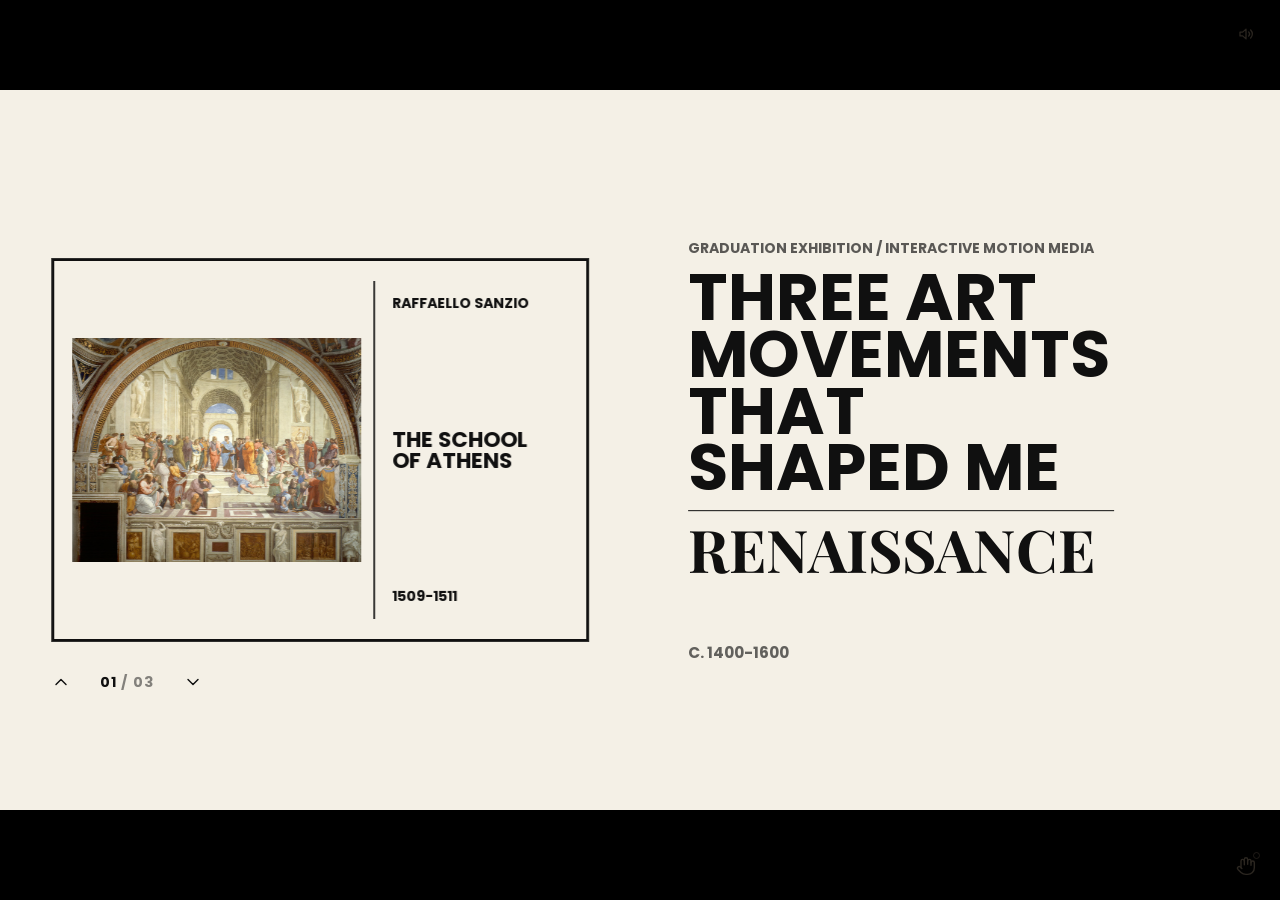
==== commit de78454a: "Turn on webcam hand control with a recognition panel instead of the camera feed A small hand icon at" ====
--- a/index.html
+++ b/index.html
@@ -4,7 +4,7 @@
     <meta charset="UTF-8">
     <meta name="viewport" content="width=device-width, initial-scale=1.0">
     <title>DMD INTER</title>
-    <link rel="stylesheet" href="style.css?v=tidy-3">
+    <link rel="stylesheet" href="style.css?v=hand-1">
 <script src="art-audio.js?v=4" defer></script></head>
 <body class="view-hub">
     <div class="cinematic-stage" id="cinematicStage">
@@ -152,26 +152,29 @@
 
     </div>
 
-    <aside class="hand-tracker" id="handTracker" aria-label="Hand gesture controls">
-        <button class="hand-tracker-toggle" id="handTrackerToggle" type="button" aria-pressed="false">
+    <!-- Hand control: the camera feed itself is never shown. The panel draws only what the model
+         recognises — the camera's field, the part of it that maps onto the screen, and the hand skeleton. -->
+    <aside class="hand-tracker" id="handTracker" aria-label="손 인식">
+        <section class="hand-panel" id="handTrackerPanel" aria-label="손 인식 영역" data-tone="wait" hidden>
+            <canvas id="handTrackerCanvas" width="640" height="480" aria-hidden="true"></canvas>
+            <p class="hand-panel-state" id="handTrackerState" role="status">준비 중</p>
+            <p class="hand-panel-hint" id="handTrackerHint"></p>
+        </section>
+        <video class="hand-tracker-video" id="handTrackerVideo" playsinline muted aria-hidden="true"></video>
+        <button class="hand-tracker-toggle" id="handTrackerToggle" type="button" aria-pressed="false" aria-label="손 인식 켜기" title="손 인식 켜기">
+            <svg viewBox="0 0 24 24" aria-hidden="true"><path d="M18 11V6a2 2 0 0 0-4 0"/><path d="M14 10V4a2 2 0 0 0-4 0v2"/><path d="M10 10.5V6a2 2 0 0 0-4 0v8"/><path d="M18 8a2 2 0 1 1 4 0v6a8 8 0 0 1-8 8h-2c-2.8 0-4.5-.86-6-2.34l-3.6-3.6a2 2 0 0 1 2.83-2.82L7 15"/></svg>
             <span class="hand-tracker-dot" aria-hidden="true"></span>
-            <span id="handTrackerLabel">HAND</span>
         </button>
-        <div class="hand-tracker-preview" id="handTrackerPreview" hidden>
-            <video id="handTrackerVideo" playsinline muted aria-hidden="true"></video>
-            <canvas id="handTrackerCanvas" aria-hidden="true"></canvas>
-            <p class="hand-tracker-status" id="handTrackerStatus" role="status">CAMERA READY</p>
-        </div>
     </aside>
     <div class="hand-cursor" id="handCursor" aria-hidden="true"></div>
 
-    <script src="script.js?v=caption-4"></script>
+    <script src="script.js?v=hand-1"></script>
     <link rel="preconnect" href="https://fonts.googleapis.com">
     <link href="https://fonts.googleapis.com/css2?family=Nanum+Myeongjo:wght@400;700&display=swap" rel="stylesheet">
     <link rel="stylesheet" href="surreal-memory.css?v=tidy-1">
     <link rel="stylesheet" href="movement-frame.css?v=1">
     <script src="surreal-memory.js?v=frame-1" defer></script>
-    <script type="module" src="hand-tracking.js?v=hand-ux-state-1"></script>
+    <script type="module" src="hand-tracking.js?v=hand-panel-1"></script>
     <script>
         // Opened by double-clicking index.html: the browser blocks the movement pages' module scripts,
         // so the paintings can't be entered. Say so instead of failing silently.
--- a/style.css
+++ b/style.css
@@ -3506,15 +3506,7 @@
     background-repeat: no-repeat !important;
 }
 
-/* Local, on-device hand tracking controls */
-.hand-tracker {
-    display: none;
-}
-
-body:not(.view-hub) .hand-tracker-toggle {
-    display: none;
-}
-
+/* Local, on-device hand tracking: cursor states */
 .hand-cursor {
     position: fixed;
     left: 0;
@@ -3576,122 +3568,179 @@
     to { opacity: 0.18; }
 }
 
+/* Hand control (hand-tracking.js). The camera feed is never shown: the video element only feeds the model.
+   Bottom right: a bare hand icon in the scene's Home ink switches the camera on and off.
+   Top right, under Home: the recognition panel draws the camera's field, the 16:9 part of it that maps
+   onto the screen, and the recognised hand, with what the hand is doing now and what to do next. */
+.hand-tracker {
+    position: fixed;
+    inset: 0;
+    z-index: 2147483000;
+    pointer-events: none;
+}
+
+.hand-tracker-video {
+    position: fixed;
+    left: 0;
+    top: 0;
+    width: 2px;
+    height: 2px;
+    opacity: 0;
+    pointer-events: none;
+}
+
 .hand-tracker-toggle {
-    position: relative;
+    position: fixed;
+    right: 14px;
+    bottom: 14px;
+    display: grid;
+    place-items: center;
+    width: 40px;
+    height: 40px;
+    margin: 0;
+    padding: 0;
+    border: 0;
+    border-radius: 0;
+    background: none;
+    color: #2b2620;
+    cursor: pointer;
+    pointer-events: auto;
+    filter: drop-shadow(0 1px 2px rgba(0, 0, 0, 0.45));
+    transition: transform 180ms ease, opacity 180ms ease;
+}
+
+body.view-hub .hand-tracker-toggle { filter: none; }
+
+.hand-tracker-toggle svg {
+    width: 20px;
+    height: 20px;
+    fill: none;
+    stroke: currentColor;
+    stroke-width: 1.7;
+    stroke-linecap: round;
+    stroke-linejoin: round;
+}
+
+.hand-tracker-toggle:hover {
+    transform: translateY(-1px);
+    opacity: 0.75;
+}
+
+.hand-tracker-toggle:focus-visible {
+    outline: 2px solid currentColor;
+    outline-offset: 3px;
+}
+
+/* Off: a hollow ring. On: filled green. Starting: pulsing. */
+.hand-tracker-dot {
+    position: absolute;
+    right: 6px;
+    top: 6px;
+    width: 7px;
+    height: 7px;
+    box-sizing: border-box;
+    border: 1.5px solid currentColor;
+    border-radius: 50%;
+    opacity: 0.7;
+}
+
+.hand-tracker-toggle[aria-pressed="true"] .hand-tracker-dot {
+    border-color: #2fbf6b;
+    background: #61e893;
+    box-shadow: 0 0 8px #61e893;
+    opacity: 1;
+}
+
+.hand-tracker-toggle.is-starting .hand-tracker-dot {
+    animation: handTrackerStarting 700ms ease-in-out infinite alternate;
+}
+
+@keyframes handTrackerStarting {
+    to { opacity: 0.15; }
+}
+
+.hand-panel {
+    --tone: #a8a39a;
+    position: fixed;
+    right: 14px;
+    bottom: 62px;
+    width: 216px;
+    box-sizing: border-box;
+    padding: 8px 8px 11px;
+    border: 1px solid rgba(255, 255, 255, 0.16);
+    border-radius: 6px;
+    background: rgba(14, 15, 18, 0.66);
+    -webkit-backdrop-filter: blur(10px);
+    backdrop-filter: blur(10px);
+    box-shadow: 0 10px 30px rgba(0, 0, 0, 0.24);
+    color: #f3eee4;
+    font-family: Arial, 'Malgun Gothic', sans-serif;
+    pointer-events: none;
+}
+
+.hand-panel[hidden] { display: none; }
+
+/* In the hub it sits in the empty lower corner, beside its switch and below the movement's long title;
+   inside a movement the scene's own controls own the lower corners (the lamp's pull chain, the toolbars),
+   so it moves up under Home. */
+body.view-hub .hand-panel {
+    right: 62px;
+    bottom: 14px;
+}
+
+body.view-interaction .hand-panel {
+    top: 64px;
+    bottom: auto;
+}
+
+.hand-panel[data-tone="ready"] { --tone: #61e893; }
+.hand-panel[data-tone="select"] { --tone: #e7c27f; }
+.hand-panel[data-tone="warn"] { --tone: #f0b46e; }
+.hand-panel[data-tone="back"] { --tone: #ef8a73; }
+
+.hand-panel canvas {
+    display: block;
+    width: 100%;
+    height: auto;
+    border-radius: 3px;
+    background: rgba(0, 0, 0, 0.3);
+}
+
+.hand-panel-state {
     display: flex;
     align-items: center;
-    justify-content: center;
-    gap: 0;
-    min-width: 104px;
-    min-height: 38px;
-    padding: 9px 13px;
-    border: 1px solid rgba(66, 63, 58, 0.48) !important;
-    border-radius: 0;
-    color: #3f3d39 !important;
-    font: 600 11.5px/1 Arial, sans-serif;
-    letter-spacing: inherit;
-    background: rgba(247, 243, 234, 0.72) !important;
-    box-shadow: none;
-    backdrop-filter: blur(6px);
-    cursor: pointer;
-    transition: border-color 180ms ease, background 180ms ease, transform 180ms ease;
-}
-
-.hand-tracker-toggle span {
-    color: #000000 !important;
-    opacity: 1 !important;
-    text-shadow: none;
-}
-
-.hand-tracker-toggle:hover {
-    border-color: #292826;
-    background: rgba(247, 243, 234, 0.94) !important;
-    transform: translateY(-1px);
-}
-
-.hand-tracker-toggle:focus-visible {
-    outline: 1px solid #3f3d39;
-    outline-offset: 4px;
-}
-
-.hand-tracker-dot {
-    position: absolute;
-    left: 12px;
-    width: 6px;
-    height: 6px;
+    gap: 8px;
+    margin: 9px 2px 0;
+    font-size: 17px;
+    font-weight: 700;
+    line-height: 1.3;
+    word-break: keep-all;
+}
+
+.hand-panel-state::before {
+    content: '';
+    flex: none;
+    width: 8px;
+    height: 8px;
     border-radius: 50%;
-    background: #77736b;
-    box-shadow: none;
-}
-
-.hand-tracker.is-active .hand-tracker-dot {
-    background: #61e893;
-    box-shadow: 0 0 10px #61e893;
-}
-
-.hand-tracker-preview {
-    position: fixed;
-    right: clamp(12px, 1.8vw, 28px);
-    bottom: clamp(86px, 8vw, 120px);
-    width: 220px;
-    aspect-ratio: 4 / 3;
-    overflow: hidden;
-    border: 1px solid rgba(235, 222, 197, 0.36);
-    border-radius: 2px;
-    background: #090b0f;
-    box-shadow: 0 10px 35px rgba(0, 0, 0, 0.38);
-}
-
-body:not(.view-hub) .hand-tracker-preview {
-    right: auto;
-    left: 14px;
-    bottom: 14px;
-    width: 132px;
-    border-color: rgba(255, 255, 255, 0.24);
-}
-
-body:not(.view-hub) .hand-tracker-status {
-    left: 5px;
-    right: 5px;
-    bottom: 5px;
-    padding: 4px 5px;
-    font-size: 14px;
-    letter-spacing: 0.06em;
-}
-
-.hand-tracker-preview video,
-.hand-tracker-preview canvas {
-    position: absolute;
-    inset: 0;
-    width: 100%;
-    height: 100%;
-    object-fit: cover;
-    transform: scaleX(-1);
-}
-
-.hand-tracker-status {
-    position: absolute;
-    left: 8px;
-    right: 8px;
-    bottom: 7px;
-    margin: 0;
-    padding: 6px 8px;
-    border-radius: 6px;
-    text-align: center;
-    background: rgba(0, 0, 0, 0.65);
-}
-
-.hand-tracker-help {
-    margin: 0 1px 0 0;
-    color: rgba(243, 238, 228, 0.62);
-    font-size: 14px;
-    text-shadow: 0 1px 4px #000;
-}
+    background: var(--tone);
+    box-shadow: 0 0 8px var(--tone);
+}
+
+.hand-panel-hint {
+    margin: 4px 2px 0;
+    white-space: pre-line;
+    color: rgba(243, 238, 228, 0.8);
+    font-size: 17px;
+    line-height: 1.35;
+    word-break: keep-all;
+}
+
+.hand-panel-hint:empty { display: none; }
 
 @media (max-width: 700px) {
-    body.view-hub .hand-tracker-preview { width: 160px; }
-    body:not(.view-hub) .hand-tracker-preview { width: 108px; }
-    .hand-tracker-help { display: none; }
+    .hand-panel { width: 160px; }
+    .hand-panel-state, .hand-panel-hint { font-size: 15px; }
 }
 
 /* Keep Home — a 40px house icon — in a reserved upper-right corner across internal scenes;
